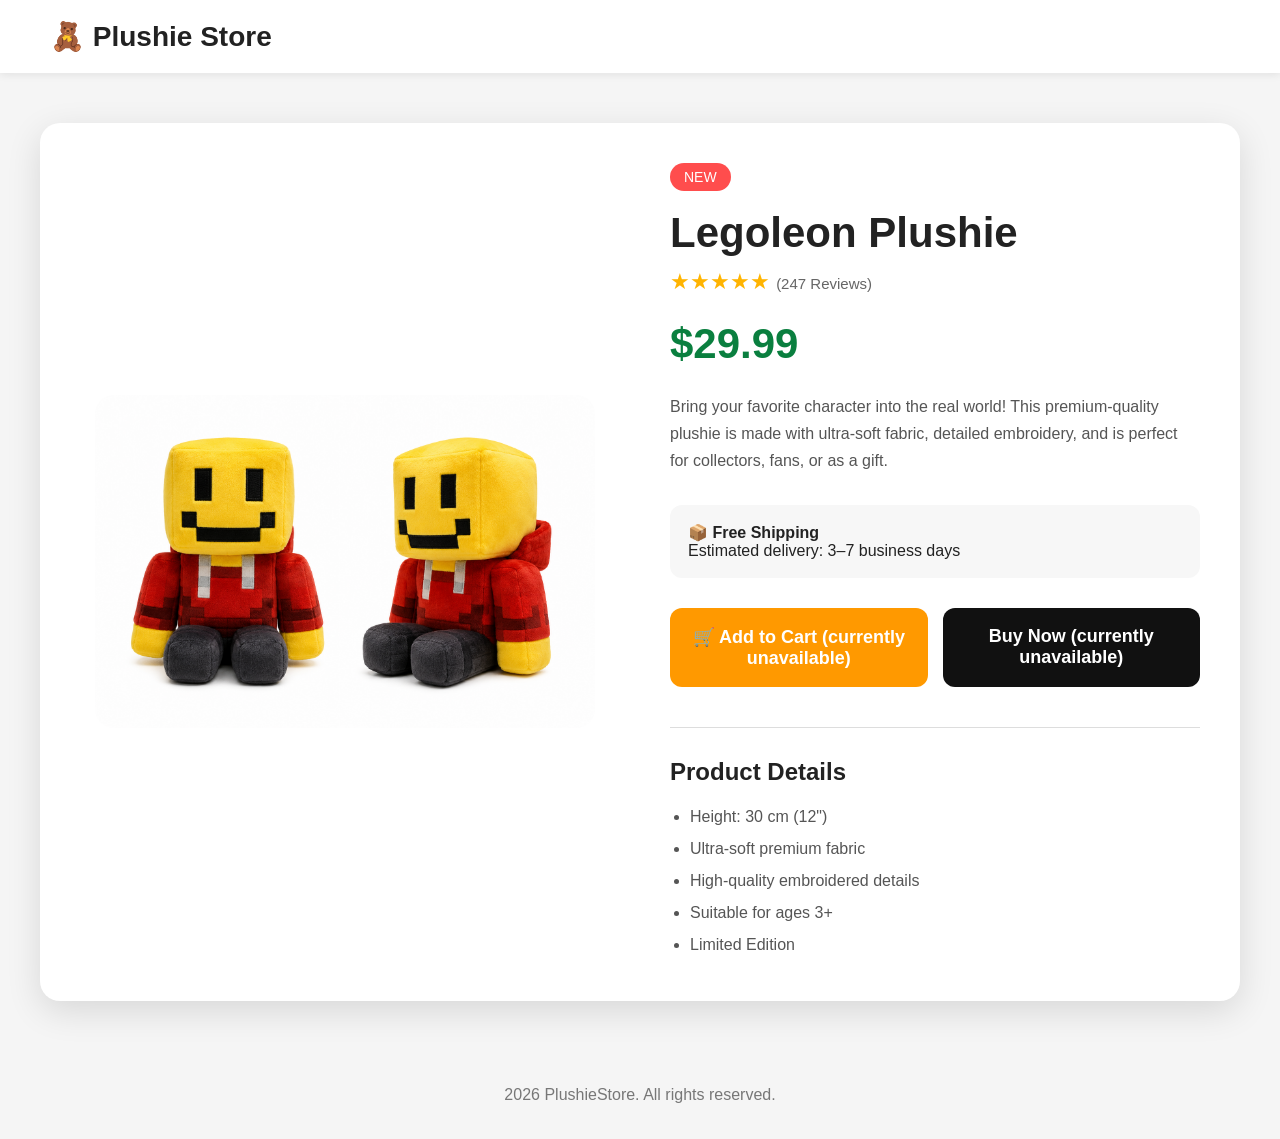
==== index.html @ d798df1a "Rename 'Legend Plushie' to 'Legoleon Plushie'" ====
<!DOCTYPE html>
<html lang="en">
<head>
<meta charset="UTF-8">
<meta name="viewport" content="width=device-width, initial-scale=1.0">
<title>Legoleon Plushie</title>

<style>
*{
    margin:0;
    padding:0;
    box-sizing:border-box;
    font-family:Arial, Helvetica, sans-serif;
}

body{
    background:#f5f5f5;
    color:#222;
}

header{
    background:white;
    padding:20px 50px;
    box-shadow:0 2px 8px rgba(0,0,0,.08);
}

.logo{
    font-size:28px;
    font-weight:bold;
}

.container{
    max-width:1200px;
    margin:50px auto;
    display:flex;
    gap:60px;
    background:white;
    padding:40px;
    border-radius:20px;
    box-shadow:0 10px 35px rgba(0,0,0,.12);
}

.image-section{
    flex:1;
    display:flex;
    justify-content:center;
    align-items:center;
}

.image-section img{
    width:100%;
    max-width:500px;
    border-radius:20px;
    background:#fafafa;
}

.info{
    flex:1;
}

.badge{
    display:inline-block;
    background:#ff4d4d;
    color:white;
    padding:6px 14px;
    border-radius:30px;
    font-size:14px;
    margin-bottom:18px;
}

h1{
    font-size:42px;
    margin-bottom:12px;
}

.rating{
    color:#ffb400;
    font-size:22px;
    margin-bottom:15px;
}

.reviews{
    color:#666;
    font-size:15px;
}

.price{
    font-size:42px;
    color:#0a7f3f;
    margin:25px 0;
    font-weight:bold;
}

.description{
    color:#555;
    line-height:1.7;
    margin-bottom:30px;
}

.shipping{
    background:#f7f7f7;
    padding:18px;
    border-radius:12px;
    margin-bottom:30px;
}

.buttons{
    display:flex;
    gap:15px;
}

button{
    flex:1;
    padding:18px;
    border:none;
    border-radius:12px;
    cursor:pointer;
    font-size:18px;
    font-weight:bold;
    transition:.2s;
}

.cart{
    background:#ff9900;
    color:white;
}

.buy{
    background:#111;
    color:white;
}

button:hover{
    transform:translateY(-2px);
    opacity:.92;
}

.details{
    margin-top:40px;
    border-top:1px solid #ddd;
    padding-top:30px;
}

.details h2{
    margin-bottom:15px;
}

.details ul{
    padding-left:20px;
    line-height:2;
    color:#555;
}

footer{
    text-align:center;
    padding:35px;
    color:#777;
}

@media(max-width:900px){
    .container{
        flex-direction:column;
    }

    .buttons{
        flex-direction:column;
    }
}
</style>
</head>

<body>

<header>
    <div class="logo">🧸 Plushie Store</div>
</header>

<div class="container">

    <div class="image-section">
        <img src="image1.png" alt="Plushie">
    </div>

    <div class="info">

        <div class="badge">NEW</div>

        <h1>Legoleon Plushie</h1>

        <div class="rating">
            ★★★★★
            <span class="reviews">(247 Reviews)</span>
        </div>

        <div class="price">$29.99</div>

        <p class="description">
            Bring your favorite character into the real world! This premium-quality plushie
            is made with ultra-soft fabric, detailed embroidery, and is perfect for collectors,
            fans, or as a gift.
        </p>

        <div class="shipping">
            📦 <strong>Free Shipping</strong><br>
            Estimated delivery: 3–7 business days
        </div>

        <div class="buttons">
            <button class="cart">🛒 Add to Cart (currently unavailable)</button>
            <button class="buy">Buy Now (currently unavailable)</button>
        </div>

        <div class="details">
            <h2>Product Details</h2>

            <ul>
                <li>Height: 30 cm (12")</li>
                <li>Ultra-soft premium fabric</li>
                <li>High-quality embroidered details</li>
                <li>Suitable for ages 3+</li>
                <li>Limited Edition</li>
            </ul>
        </div>

    </div>

</div>

<footer>
    2026 PlushieStore. All rights reserved.
</footer>

</body>
</html>
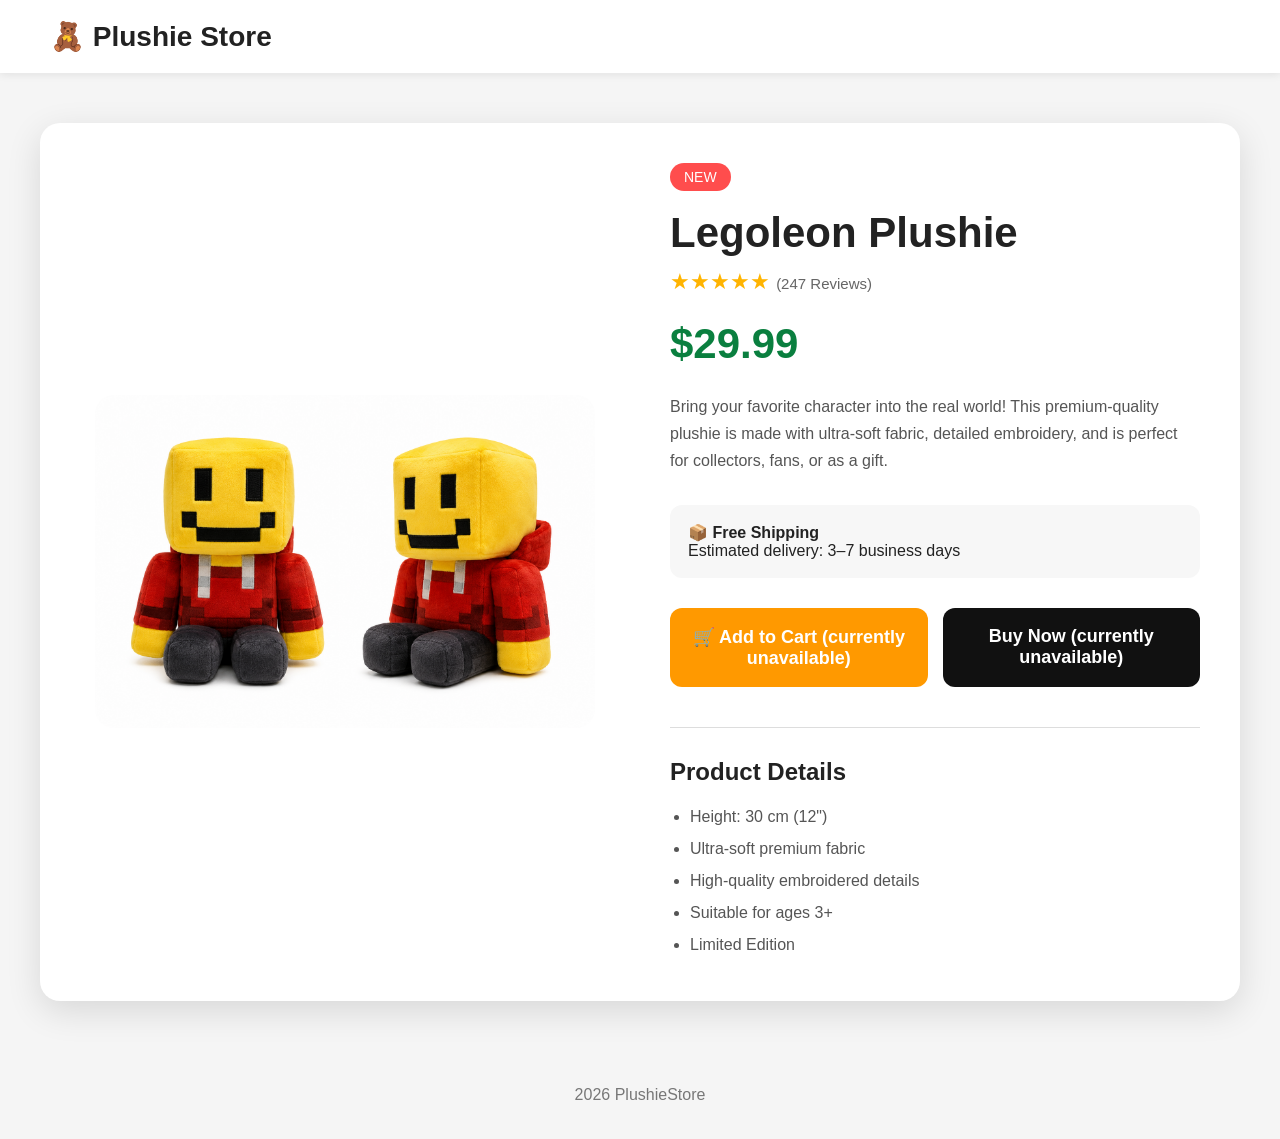
==== commit 3855d052: "Update footer text in index.html Removed 'All rights reserved.' from footer text." ====
--- a/index.html
+++ b/index.html
@@ -227,7 +227,7 @@
 </div>
 
 <footer>
-    2026 PlushieStore. All rights reserved.
+    2026 PlushieStore
 </footer>
 
 </body>
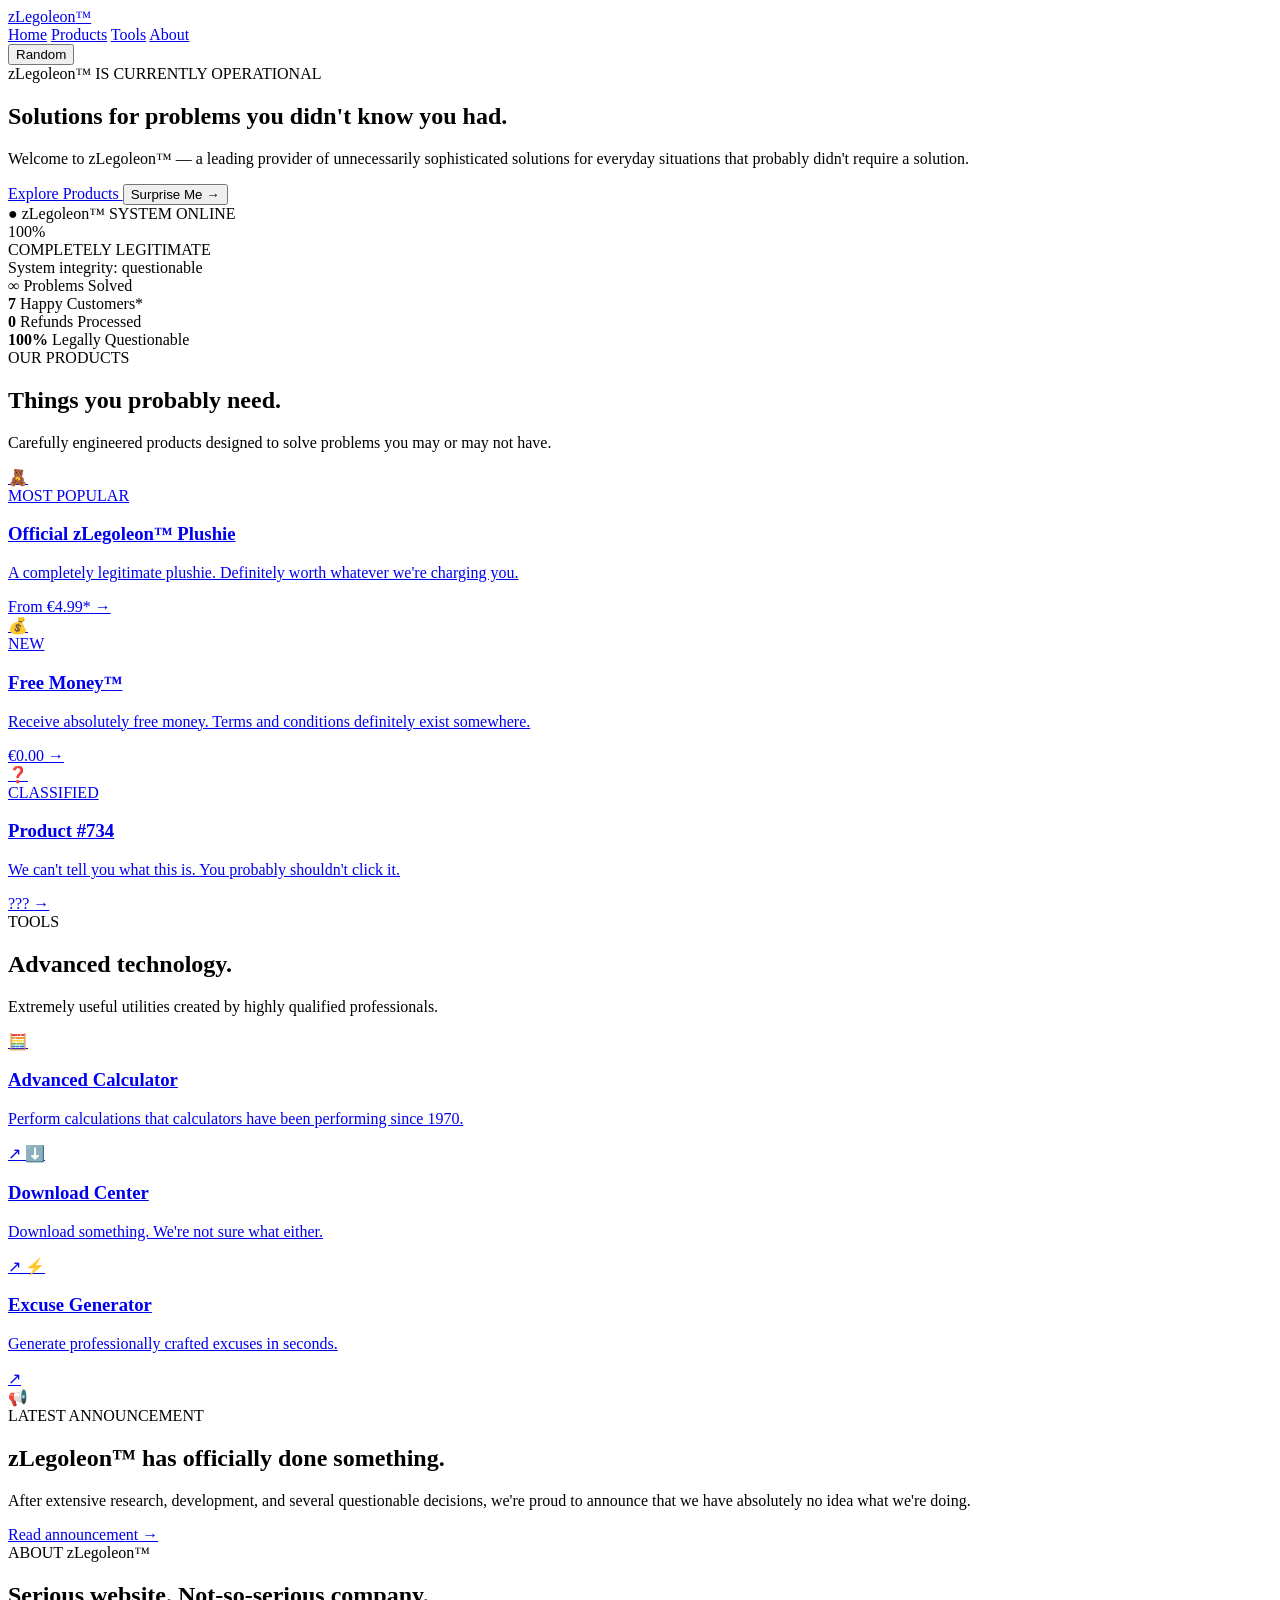
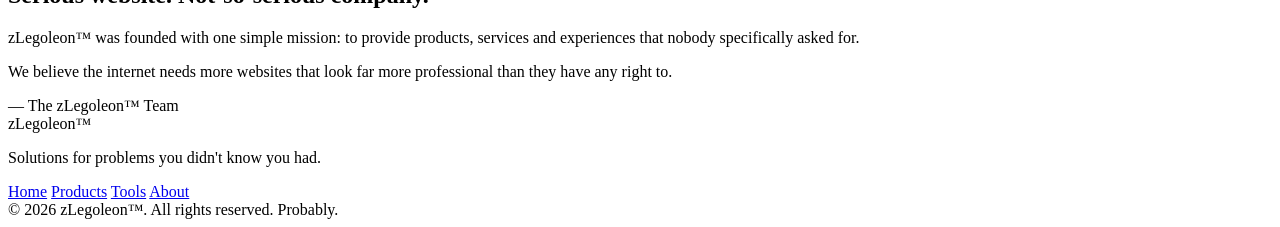
==== commit ad80c0ef: "Rename index1.html to index.html" ====
--- a/index.html
+++ b/index.html
@@ -1,234 +1,428 @@
 <!DOCTYPE html>
 <html lang="en">
 <head>
-<meta charset="UTF-8">
-<meta name="viewport" content="width=device-width, initial-scale=1.0">
-<title>Legoleon Plushie</title>
-
-<style>
-*{
-    margin:0;
-    padding:0;
-    box-sizing:border-box;
-    font-family:Arial, Helvetica, sans-serif;
-}
-
-body{
-    background:#f5f5f5;
-    color:#222;
-}
-
-header{
-    background:white;
-    padding:20px 50px;
-    box-shadow:0 2px 8px rgba(0,0,0,.08);
-}
-
-.logo{
-    font-size:28px;
-    font-weight:bold;
-}
-
-.container{
-    max-width:1200px;
-    margin:50px auto;
-    display:flex;
-    gap:60px;
-    background:white;
-    padding:40px;
-    border-radius:20px;
-    box-shadow:0 10px 35px rgba(0,0,0,.12);
-}
-
-.image-section{
-    flex:1;
-    display:flex;
-    justify-content:center;
-    align-items:center;
-}
-
-.image-section img{
-    width:100%;
-    max-width:500px;
-    border-radius:20px;
-    background:#fafafa;
-}
-
-.info{
-    flex:1;
-}
-
-.badge{
-    display:inline-block;
-    background:#ff4d4d;
-    color:white;
-    padding:6px 14px;
-    border-radius:30px;
-    font-size:14px;
-    margin-bottom:18px;
-}
-
-h1{
-    font-size:42px;
-    margin-bottom:12px;
-}
-
-.rating{
-    color:#ffb400;
-    font-size:22px;
-    margin-bottom:15px;
-}
-
-.reviews{
-    color:#666;
-    font-size:15px;
-}
-
-.price{
-    font-size:42px;
-    color:#0a7f3f;
-    margin:25px 0;
-    font-weight:bold;
-}
-
-.description{
-    color:#555;
-    line-height:1.7;
-    margin-bottom:30px;
-}
-
-.shipping{
-    background:#f7f7f7;
-    padding:18px;
-    border-radius:12px;
-    margin-bottom:30px;
-}
-
-.buttons{
-    display:flex;
-    gap:15px;
-}
-
-button{
-    flex:1;
-    padding:18px;
-    border:none;
-    border-radius:12px;
-    cursor:pointer;
-    font-size:18px;
-    font-weight:bold;
-    transition:.2s;
-}
-
-.cart{
-    background:#ff9900;
-    color:white;
-}
-
-.buy{
-    background:#111;
-    color:white;
-}
-
-button:hover{
-    transform:translateY(-2px);
-    opacity:.92;
-}
-
-.details{
-    margin-top:40px;
-    border-top:1px solid #ddd;
-    padding-top:30px;
-}
-
-.details h2{
-    margin-bottom:15px;
-}
-
-.details ul{
-    padding-left:20px;
-    line-height:2;
-    color:#555;
-}
-
-footer{
-    text-align:center;
-    padding:35px;
-    color:#777;
-}
-
-@media(max-width:900px){
-    .container{
-        flex-direction:column;
-    }
-
-    .buttons{
-        flex-direction:column;
-    }
-}
-</style>
+    <meta charset="UTF-8">
+    <meta name="viewport" content="width=device-width, initial-scale=1.0">
+
+    <title>zLegoleon™ — Solutions for problems you didn't know you had.</title>
+
+    <link rel="stylesheet" href="style.css">
 </head>
 
 <body>
 
-<header>
-    <div class="logo">🧸 Plushie Store</div>
-</header>
-
-<div class="container">
-
-    <div class="image-section">
-        <img src="image1.png" alt="Plushie">
-    </div>
-
-    <div class="info">
-
-        <div class="badge">NEW</div>
-
-        <h1>Legoleon Plushie</h1>
-
-        <div class="rating">
-            ★★★★★
-            <span class="reviews">(247 Reviews)</span>
+    <!-- Navigation -->
+    <header class="navbar">
+        <div class="nav-container">
+
+            <a href="/" class="logo">
+                zLegoleon<span>™</span>
+            </a>
+
+            <nav class="nav-links">
+                <a href="#home">Home</a>
+                <a href="#products">Products</a>
+                <a href="#tools">Tools</a>
+                <a href="#about">About</a>
+            </nav>
+
+            <button class="random-button" id="randomButton">
+                Random
+            </button>
+
         </div>
-
-        <div class="price">$29.99</div>
-
-        <p class="description">
-            Bring your favorite character into the real world! This premium-quality plushie
-            is made with ultra-soft fabric, detailed embroidery, and is perfect for collectors,
-            fans, or as a gift.
-        </p>
-
-        <div class="shipping">
-            📦 <strong>Free Shipping</strong><br>
-            Estimated delivery: 3–7 business days
+    </header>
+
+
+    <main>
+
+        <!-- Hero -->
+        <section class="hero" id="home">
+
+            <div class="hero-content">
+
+                <div class="announcement">
+                    <span class="announcement-dot"></span>
+                    zLegoleon™ IS CURRENTLY OPERATIONAL
+                </div>
+
+                <h1>
+                    Solutions for problems
+                    <span>you didn't know you had.</span>
+                </h1>
+
+                <p class="hero-description">
+                    Welcome to zLegoleon™ — a leading provider of
+                    unnecessarily sophisticated solutions for everyday
+                    situations that probably didn't require a solution.
+                </p>
+
+                <div class="hero-buttons">
+                    <a href="#products" class="button primary">
+                        Explore Products
+                    </a>
+
+                    <button class="button secondary" id="randomHeroButton">
+                        Surprise Me →
+                    </button>
+                </div>
+
+            </div>
+
+            <div class="hero-card">
+
+                <div class="card-header">
+                    <span>●</span>
+                    zLegoleon™ SYSTEM
+                    <span class="status">ONLINE</span>
+                </div>
+
+                <div class="system-content">
+
+                    <div class="system-number">
+                        100%
+                    </div>
+
+                    <div class="system-label">
+                        COMPLETELY LEGITIMATE
+                    </div>
+
+                    <div class="progress">
+                        <div class="progress-bar"></div>
+                    </div>
+
+                    <div class="system-footer">
+                        System integrity: questionable
+                    </div>
+
+                </div>
+
+            </div>
+
+        </section>
+
+
+        <!-- Stats -->
+        <section class="stats">
+
+            <div class="stat">
+                <strong>∞</strong>
+                <span>Problems Solved</span>
+            </div>
+
+            <div class="stat">
+                <strong>7</strong>
+                <span>Happy Customers*</span>
+            </div>
+
+            <div class="stat">
+                <strong>0</strong>
+                <span>Refunds Processed</span>
+            </div>
+
+            <div class="stat">
+                <strong>100%</strong>
+                <span>Legally Questionable</span>
+            </div>
+
+        </section>
+
+
+        <!-- Products -->
+        <section class="section" id="products">
+
+            <div class="section-heading">
+
+                <div>
+                    <div class="eyebrow">OUR PRODUCTS</div>
+
+                    <h2>
+                        Things you probably
+                        <span>need.</span>
+                    </h2>
+                </div>
+
+                <p>
+                    Carefully engineered products designed to
+                    solve problems you may or may not have.
+                </p>
+
+            </div>
+
+
+            <div class="product-grid">
+
+                <!-- Plushie -->
+                <a href="plushie/" class="product-card">
+
+                    <div class="product-icon">🧸</div>
+
+                    <div class="product-info">
+
+                        <div class="product-tag">
+                            MOST POPULAR
+                        </div>
+
+                        <h3>Official zLegoleon™ Plushie</h3>
+
+                        <p>
+                            A completely legitimate plushie.
+                            Definitely worth whatever we're
+                            charging you.
+                        </p>
+
+                        <div class="product-bottom">
+                            <span>From €4.99*</span>
+                            <span class="arrow">→</span>
+                        </div>
+
+                    </div>
+
+                </a>
+
+
+                <!-- Fake product -->
+                <a href="free-money/" class="product-card">
+
+                    <div class="product-icon">💰</div>
+
+                    <div class="product-info">
+
+                        <div class="product-tag">
+                            NEW
+                        </div>
+
+                        <h3>Free Money™</h3>
+
+                        <p>
+                            Receive absolutely free money.
+                            Terms and conditions definitely
+                            exist somewhere.
+                        </p>
+
+                        <div class="product-bottom">
+                            <span>€0.00</span>
+                            <span class="arrow">→</span>
+                        </div>
+
+                    </div>
+
+                </a>
+
+
+                <!-- Mystery -->
+                <a href="mystery/" class="product-card">
+
+                    <div class="product-icon">❓</div>
+
+                    <div class="product-info">
+
+                        <div class="product-tag">
+                            CLASSIFIED
+                        </div>
+
+                        <h3>Product #734</h3>
+
+                        <p>
+                            We can't tell you what this is.
+                            You probably shouldn't click it.
+                        </p>
+
+                        <div class="product-bottom">
+                            <span>???</span>
+                            <span class="arrow">→</span>
+                        </div>
+
+                    </div>
+
+                </a>
+
+            </div>
+
+        </section>
+
+
+        <!-- Tools -->
+        <section class="section tools-section" id="tools">
+
+            <div class="section-heading">
+
+                <div>
+                    <div class="eyebrow">TOOLS</div>
+
+                    <h2>
+                        Advanced technology.
+                    </h2>
+                </div>
+
+                <p>
+                    Extremely useful utilities created by
+                    highly qualified professionals.
+                </p>
+
+            </div>
+
+
+            <div class="tools-grid">
+
+                <a href="calculator/" class="tool-card">
+                    <span class="tool-icon">🧮</span>
+
+                    <div>
+                        <h3>Advanced Calculator</h3>
+                        <p>
+                            Perform calculations that calculators
+                            have been performing since 1970.
+                        </p>
+                    </div>
+
+                    <span class="tool-arrow">↗</span>
+                </a>
+
+
+                <a href="download/" class="tool-card">
+                    <span class="tool-icon">⬇️</span>
+
+                    <div>
+                        <h3>Download Center</h3>
+                        <p>
+                            Download something. We're not sure
+                            what either.
+                        </p>
+                    </div>
+
+                    <span class="tool-arrow">↗</span>
+                </a>
+
+
+                <a href="generator/" class="tool-card">
+                    <span class="tool-icon">⚡</span>
+
+                    <div>
+                        <h3>Excuse Generator</h3>
+                        <p>
+                            Generate professionally crafted
+                            excuses in seconds.
+                        </p>
+                    </div>
+
+                    <span class="tool-arrow">↗</span>
+                </a>
+
+            </div>
+
+        </section>
+
+
+        <!-- Announcement -->
+        <section class="announcement-section">
+
+            <div class="announcement-box">
+
+                <div class="announcement-large-icon">
+                    📢
+                </div>
+
+                <div>
+
+                    <div class="eyebrow">
+                        LATEST ANNOUNCEMENT
+                    </div>
+
+                    <h2>
+                        zLegoleon™ has officially done something.
+                    </h2>
+
+                    <p>
+                        After extensive research, development,
+                        and several questionable decisions,
+                        we're proud to announce that we have
+                        absolutely no idea what we're doing.
+                    </p>
+
+                    <a href="announcements/" class="text-link">
+                        Read announcement →
+                    </a>
+
+                </div>
+
+            </div>
+
+        </section>
+
+
+        <!-- About -->
+        <section class="about-section" id="about">
+
+            <div class="about-content">
+
+                <div class="eyebrow">
+                    ABOUT zLegoleon™
+                </div>
+
+                <h2>
+                    Serious website.
+                    <span>Not-so-serious company.</span>
+                </h2>
+
+                <p>
+                    zLegoleon™ was founded with one simple mission:
+                    to provide products, services and experiences
+                    that nobody specifically asked for.
+                </p>
+
+                <p>
+                    We believe the internet needs more websites
+                    that look far more professional than they
+                    have any right to.
+                </p>
+
+                <div class="signature">
+                    — The zLegoleon™ Team
+                </div>
+
+            </div>
+
+        </section>
+
+    </main>
+
+
+    <!-- Footer -->
+    <footer>
+
+        <div class="footer-container">
+
+            <div class="footer-brand">
+                <div class="logo">
+                    zLegoleon<span>™</span>
+                </div>
+
+                <p>
+                    Solutions for problems you didn't know you had.
+                </p>
+            </div>
+
+            <div class="footer-links">
+
+                <a href="#home">Home</a>
+                <a href="#products">Products</a>
+                <a href="#tools">Tools</a>
+                <a href="#about">About</a>
+
+            </div>
+
         </div>
 
-        <div class="buttons">
-            <button class="cart">🛒 Add to Cart (currently unavailable)</button>
-            <button class="buy">Buy Now (currently unavailable)</button>
+        <div class="footer-bottom">
+            © 2026 zLegoleon™. All rights reserved.
+            Probably.
         </div>
 
-        <div class="details">
-            <h2>Product Details</h2>
-
-            <ul>
-                <li>Height: 30 cm (12")</li>
-                <li>Ultra-soft premium fabric</li>
-                <li>High-quality embroidered details</li>
-                <li>Suitable for ages 3+</li>
-                <li>Limited Edition</li>
-            </ul>
-        </div>
-
-    </div>
-
-</div>
-
-<footer>
-    2026 PlushieStore
-</footer>
+    </footer>
+
+
+    <script src="script.js"></script>
 
 </body>
 </html>
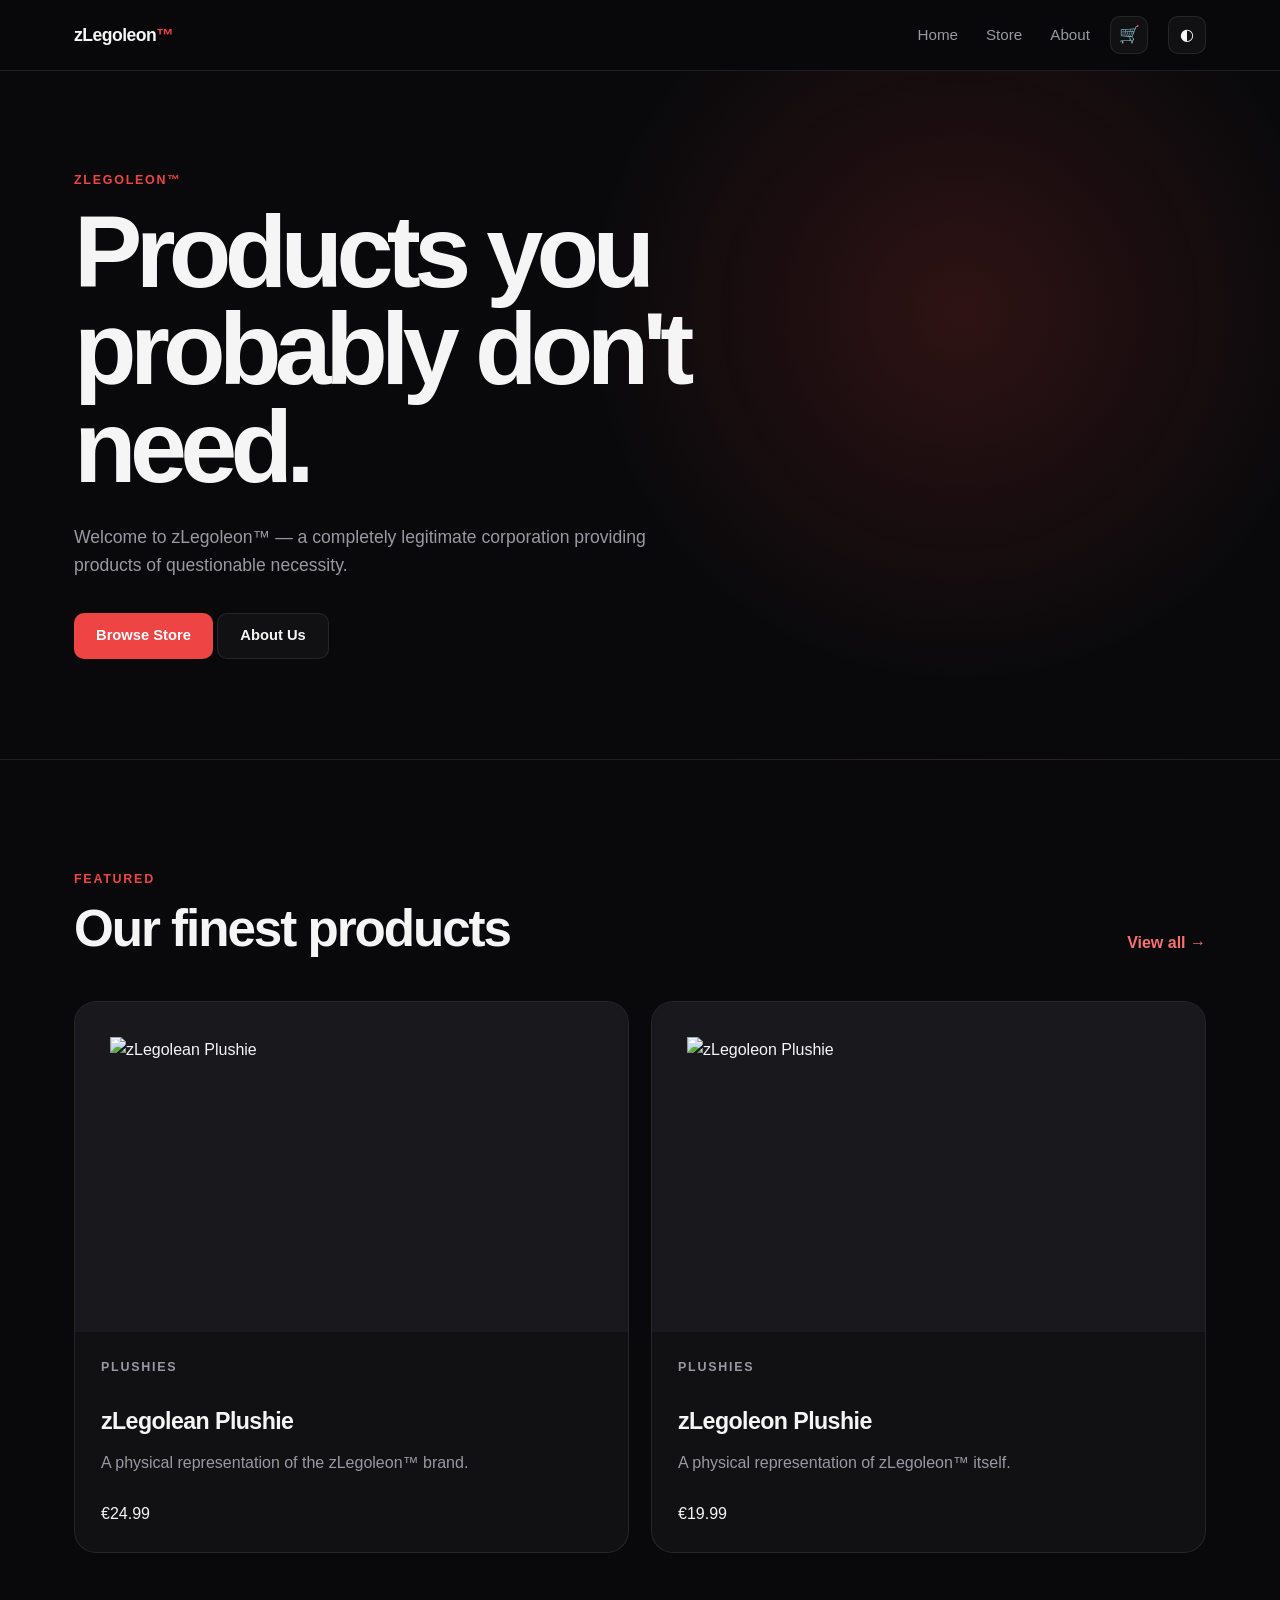
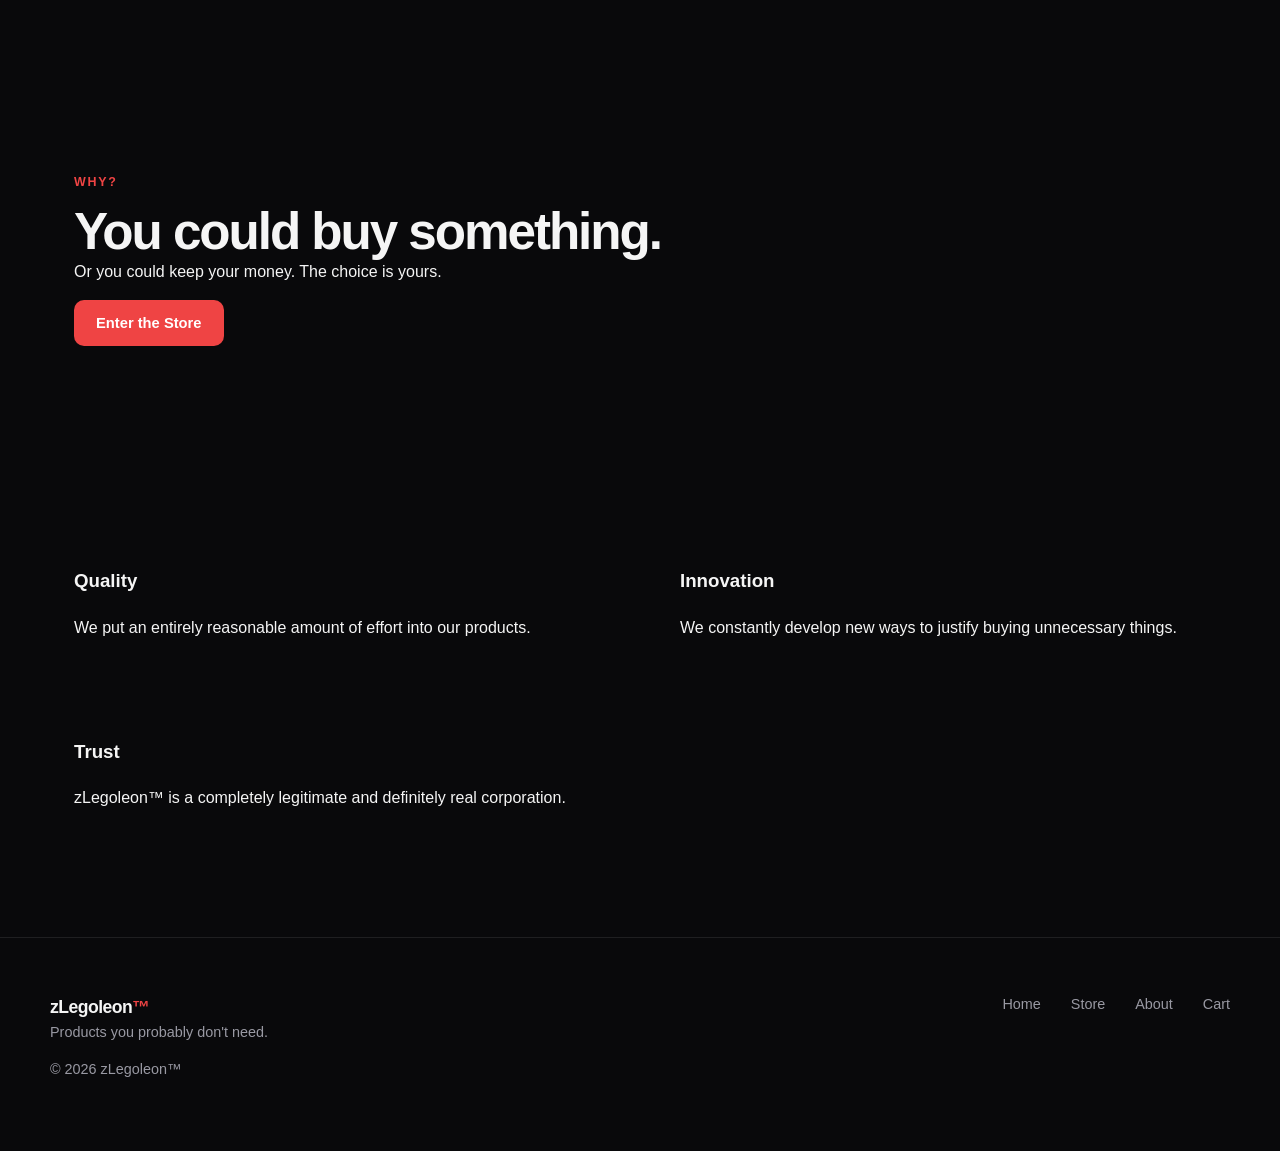
==== commit 4380695a: "uhhhh stuff" ====
--- a/index.html
+++ b/index.html
@@ -1,428 +1,355 @@
 <!DOCTYPE html>
 <html lang="en">
+
 <head>
+
     <meta charset="UTF-8">
-    <meta name="viewport" content="width=device-width, initial-scale=1.0">
-
-    <title>zLegoleon™ — Solutions for problems you didn't know you had.</title>
-
-    <link rel="stylesheet" href="style.css">
+
+    <meta
+            name="viewport"
+            content="width=device-width, initial-scale=1.0"
+    >
+
+    <title>zLegoleon™</title>
+
+    <link
+            rel="stylesheet"
+            href="style.css"
+    >
+
 </head>
 
+
 <body>
 
-    <!-- Navigation -->
-    <header class="navbar">
-        <div class="nav-container">
-
-            <a href="/" class="logo">
-                zLegoleon<span>™</span>
+
+<div id="site-nav"></div>
+
+
+<main>
+
+
+    <!-- =================================================
+         HERO
+         ================================================= -->
+
+    <section class="hero">
+
+        <div class="hero-content">
+
+            <p class="eyebrow">
+                zLegoleon™
+            </p>
+
+
+            <h1>
+                Products you probably don't need.
+            </h1>
+
+
+            <p class="hero-description">
+
+                Welcome to zLegoleon™ — a completely
+                legitimate corporation providing products
+                of questionable necessity.
+
+            </p>
+
+
+            <div class="hero-actions">
+
+                <a
+                        href="store/"
+                        class="button button-primary"
+                >
+                    Browse Store
+                </a>
+
+
+                <a
+                        href="about/"
+                        class="button button-secondary"
+                >
+                    About Us
+                </a>
+
+            </div>
+
+        </div>
+
+    </section>
+
+
+
+    <!-- =================================================
+         FEATURED
+         ================================================= -->
+
+    <section class="section">
+
+        <div class="section-header">
+
+            <div>
+
+                <p class="eyebrow">
+                    Featured
+                </p>
+
+
+                <h2>
+                    Our finest products
+                </h2>
+
+            </div>
+
+
+            <a
+                    href="store/"
+                    class="text-link"
+            >
+                View all →
             </a>
 
-            <nav class="nav-links">
-                <a href="#home">Home</a>
-                <a href="#products">Products</a>
-                <a href="#tools">Tools</a>
-                <a href="#about">About</a>
-            </nav>
-
-            <button class="random-button" id="randomButton">
-                Random
-            </button>
-
-        </div>
-    </header>
-
-
-    <main>
-
-        <!-- Hero -->
-        <section class="hero" id="home">
-
-            <div class="hero-content">
-
-                <div class="announcement">
-                    <span class="announcement-dot"></span>
-                    zLegoleon™ IS CURRENTLY OPERATIONAL
+        </div>
+
+
+
+        <div class="product-grid">
+
+
+            <!-- zLegolean Plushie -->
+
+            <a
+                    href="plushies/zlegolean/"
+                    class="product-card"
+            >
+
+                <div class="product-card-image">
+
+                    <img
+                            src="images/plushies/zLegolean.png"
+                            alt="zLegolean Plushie"
+                    >
+
                 </div>
 
-                <h1>
-                    Solutions for problems
-                    <span>you didn't know you had.</span>
-                </h1>
-
-                <p class="hero-description">
-                    Welcome to zLegoleon™ — a leading provider of
-                    unnecessarily sophisticated solutions for everyday
-                    situations that probably didn't require a solution.
-                </p>
-
-                <div class="hero-buttons">
-                    <a href="#products" class="button primary">
-                        Explore Products
-                    </a>
-
-                    <button class="button secondary" id="randomHeroButton">
-                        Surprise Me →
-                    </button>
+
+                <div class="product-card-content">
+
+                    <p class="eyebrow">
+                        Plushies
+                    </p>
+
+
+                    <h3>
+                        zLegolean Plushie
+                    </h3>
+
+
+                    <p>
+                        A physical representation
+                        of the zLegoleon™ brand.
+                    </p>
+
+
+                    <div
+                            class="product-card-price"
+                            id="zlegolean-home-price"
+                    ></div>
+
                 </div>
 
-            </div>
-
-            <div class="hero-card">
-
-                <div class="card-header">
-                    <span>●</span>
-                    zLegoleon™ SYSTEM
-                    <span class="status">ONLINE</span>
+            </a>
+
+
+
+            <!-- zLegoleon Plushie -->
+
+            <a
+                    href="plushies/zlegoleon/"
+                    class="product-card"
+            >
+
+                <div class="product-card-image">
+
+                    <img
+                            src="images/plushies/zLegoleon.png"
+                            alt="zLegoleon Plushie"
+                    >
+
                 </div>
 
-                <div class="system-content">
-
-                    <div class="system-number">
-                        100%
-                    </div>
-
-                    <div class="system-label">
-                        COMPLETELY LEGITIMATE
-                    </div>
-
-                    <div class="progress">
-                        <div class="progress-bar"></div>
-                    </div>
-
-                    <div class="system-footer">
-                        System integrity: questionable
-                    </div>
+
+                <div class="product-card-content">
+
+                    <p class="eyebrow">
+                        Plushies
+                    </p>
+
+
+                    <h3>
+                        zLegoleon Plushie
+                    </h3>
+
+
+                    <p>
+                        A physical representation
+                        of zLegoleon™ itself.
+                    </p>
+
+
+                    <div
+                            class="product-card-price"
+                            id="zlegoleon-home-price"
+                    ></div>
 
                 </div>
 
-            </div>
-
-        </section>
-
-
-        <!-- Stats -->
-        <section class="stats">
-
-            <div class="stat">
-                <strong>∞</strong>
-                <span>Problems Solved</span>
-            </div>
-
-            <div class="stat">
-                <strong>7</strong>
-                <span>Happy Customers*</span>
-            </div>
-
-            <div class="stat">
-                <strong>0</strong>
-                <span>Refunds Processed</span>
-            </div>
-
-            <div class="stat">
-                <strong>100%</strong>
-                <span>Legally Questionable</span>
-            </div>
-
-        </section>
-
-
-        <!-- Products -->
-        <section class="section" id="products">
-
-            <div class="section-heading">
-
-                <div>
-                    <div class="eyebrow">OUR PRODUCTS</div>
-
-                    <h2>
-                        Things you probably
-                        <span>need.</span>
-                    </h2>
-                </div>
+            </a>
+
+
+        </div>
+
+    </section>
+
+
+
+    <!-- =================================================
+         CTA
+         ================================================= -->
+
+    <section class="section">
+
+        <div class="cta">
+
+            <div>
+
+                <p class="eyebrow">
+                    Why?
+                </p>
+
+
+                <h2>
+                    You could buy something.
+                </h2>
+
 
                 <p>
-                    Carefully engineered products designed to
-                    solve problems you may or may not have.
-                </p>
-
-            </div>
-
-
-            <div class="product-grid">
-
-                <!-- Plushie -->
-                <a href="plushie/" class="product-card">
-
-                    <div class="product-icon">🧸</div>
-
-                    <div class="product-info">
-
-                        <div class="product-tag">
-                            MOST POPULAR
-                        </div>
-
-                        <h3>Official zLegoleon™ Plushie</h3>
-
-                        <p>
-                            A completely legitimate plushie.
-                            Definitely worth whatever we're
-                            charging you.
-                        </p>
-
-                        <div class="product-bottom">
-                            <span>From €4.99*</span>
-                            <span class="arrow">→</span>
-                        </div>
-
-                    </div>
-
-                </a>
-
-
-                <!-- Fake product -->
-                <a href="free-money/" class="product-card">
-
-                    <div class="product-icon">💰</div>
-
-                    <div class="product-info">
-
-                        <div class="product-tag">
-                            NEW
-                        </div>
-
-                        <h3>Free Money™</h3>
-
-                        <p>
-                            Receive absolutely free money.
-                            Terms and conditions definitely
-                            exist somewhere.
-                        </p>
-
-                        <div class="product-bottom">
-                            <span>€0.00</span>
-                            <span class="arrow">→</span>
-                        </div>
-
-                    </div>
-
-                </a>
-
-
-                <!-- Mystery -->
-                <a href="mystery/" class="product-card">
-
-                    <div class="product-icon">❓</div>
-
-                    <div class="product-info">
-
-                        <div class="product-tag">
-                            CLASSIFIED
-                        </div>
-
-                        <h3>Product #734</h3>
-
-                        <p>
-                            We can't tell you what this is.
-                            You probably shouldn't click it.
-                        </p>
-
-                        <div class="product-bottom">
-                            <span>???</span>
-                            <span class="arrow">→</span>
-                        </div>
-
-                    </div>
-
-                </a>
-
-            </div>
-
-        </section>
-
-
-        <!-- Tools -->
-        <section class="section tools-section" id="tools">
-
-            <div class="section-heading">
-
-                <div>
-                    <div class="eyebrow">TOOLS</div>
-
-                    <h2>
-                        Advanced technology.
-                    </h2>
-                </div>
+                    Or you could keep your money.
+                    The choice is yours.
+                </p>
+
+            </div>
+
+
+            <a
+                    href="store/"
+                    class="button button-primary"
+            >
+                Enter the Store
+            </a>
+
+        </div>
+
+    </section>
+
+
+
+    <!-- =================================================
+         INFO
+         ================================================= -->
+
+    <section class="section">
+
+        <div class="info-grid">
+
+            <div class="info-card">
+
+                <h3>
+                    Quality
+                </h3>
 
                 <p>
-                    Extremely useful utilities created by
-                    highly qualified professionals.
-                </p>
-
-            </div>
-
-
-            <div class="tools-grid">
-
-                <a href="calculator/" class="tool-card">
-                    <span class="tool-icon">🧮</span>
-
-                    <div>
-                        <h3>Advanced Calculator</h3>
-                        <p>
-                            Perform calculations that calculators
-                            have been performing since 1970.
-                        </p>
-                    </div>
-
-                    <span class="tool-arrow">↗</span>
-                </a>
-
-
-                <a href="download/" class="tool-card">
-                    <span class="tool-icon">⬇️</span>
-
-                    <div>
-                        <h3>Download Center</h3>
-                        <p>
-                            Download something. We're not sure
-                            what either.
-                        </p>
-                    </div>
-
-                    <span class="tool-arrow">↗</span>
-                </a>
-
-
-                <a href="generator/" class="tool-card">
-                    <span class="tool-icon">⚡</span>
-
-                    <div>
-                        <h3>Excuse Generator</h3>
-                        <p>
-                            Generate professionally crafted
-                            excuses in seconds.
-                        </p>
-                    </div>
-
-                    <span class="tool-arrow">↗</span>
-                </a>
-
-            </div>
-
-        </section>
-
-
-        <!-- Announcement -->
-        <section class="announcement-section">
-
-            <div class="announcement-box">
-
-                <div class="announcement-large-icon">
-                    📢
-                </div>
-
-                <div>
-
-                    <div class="eyebrow">
-                        LATEST ANNOUNCEMENT
-                    </div>
-
-                    <h2>
-                        zLegoleon™ has officially done something.
-                    </h2>
-
-                    <p>
-                        After extensive research, development,
-                        and several questionable decisions,
-                        we're proud to announce that we have
-                        absolutely no idea what we're doing.
-                    </p>
-
-                    <a href="announcements/" class="text-link">
-                        Read announcement →
-                    </a>
-
-                </div>
-
-            </div>
-
-        </section>
-
-
-        <!-- About -->
-        <section class="about-section" id="about">
-
-            <div class="about-content">
-
-                <div class="eyebrow">
-                    ABOUT zLegoleon™
-                </div>
-
-                <h2>
-                    Serious website.
-                    <span>Not-so-serious company.</span>
-                </h2>
+                    We put an entirely reasonable amount
+                    of effort into our products.
+                </p>
+
+            </div>
+
+
+            <div class="info-card">
+
+                <h3>
+                    Innovation
+                </h3>
 
                 <p>
-                    zLegoleon™ was founded with one simple mission:
-                    to provide products, services and experiences
-                    that nobody specifically asked for.
-                </p>
+                    We constantly develop new ways to
+                    justify buying unnecessary things.
+                </p>
+
+            </div>
+
+
+            <div class="info-card">
+
+                <h3>
+                    Trust
+                </h3>
 
                 <p>
-                    We believe the internet needs more websites
-                    that look far more professional than they
-                    have any right to.
-                </p>
-
-                <div class="signature">
-                    — The zLegoleon™ Team
-                </div>
-
-            </div>
-
-        </section>
-
-    </main>
-
-
-    <!-- Footer -->
-    <footer>
-
-        <div class="footer-container">
-
-            <div class="footer-brand">
-                <div class="logo">
-                    zLegoleon<span>™</span>
-                </div>
-
-                <p>
-                    Solutions for problems you didn't know you had.
-                </p>
-            </div>
-
-            <div class="footer-links">
-
-                <a href="#home">Home</a>
-                <a href="#products">Products</a>
-                <a href="#tools">Tools</a>
-                <a href="#about">About</a>
-
-            </div>
-
-        </div>
-
-        <div class="footer-bottom">
-            © 2026 zLegoleon™. All rights reserved.
-            Probably.
-        </div>
-
-    </footer>
-
-
-    <script src="script.js"></script>
+                    zLegoleon™ is a completely legitimate
+                    and definitely real corporation.
+                </p>
+
+            </div>
+
+        </div>
+
+    </section>
+
+
+</main>
+
+
+<div id="site-footer"></div>
+
+
+<script src="script.js"></script>
+
+<script src="products.js"></script>
+
+<script src="store.js"></script>
+
+
+<script>
+
+    const zLegolean =
+        PRODUCTS.zlegoleanPlushie;
+
+
+    const zLegoleon =
+        PRODUCTS.zlegoleonPlushie;
+
+
+    document.getElementById(
+        "zlegolean-home-price"
+    ).textContent =
+        formatPrice(
+            zLegolean.price
+        );
+
+
+    document.getElementById(
+        "zlegoleon-home-price"
+    ).textContent =
+        formatPrice(
+            zLegoleon.price
+        );
+
+</script>
+
 
 </body>
-</html>
+
+</html>
--- a/style.css
+++ b/style.css
@@ -0,0 +1,1517 @@
+ /* =========================================================
+    ZLEGOLEON™ GLOBAL STYLES
+    ========================================================= */
+
+ :root {
+     --background: #09090b;
+     --surface: #111113;
+     --surface-light: #19191d;
+
+     --text: #f5f5f5;
+     --muted: #9999a3;
+
+     --border: rgba(255, 255, 255, 0.09);
+
+     --accent: #ef4444;
+     --accent-light: #f87171;
+     --accent-dark: #b91c1c;
+
+     --accent-glow: rgba(239, 68, 68, 0.16);
+
+     --nav-background: rgba(9, 9, 11, 0.82);
+
+     --max-width: 1180px;
+
+     --radius-small: 8px;
+     --radius-medium: 14px;
+     --radius-large: 22px;
+ }
+
+
+ /* LIGHT MODE */
+
+ body.light {
+     --background: #f7f7f8;
+     --surface: #ffffff;
+     --surface-light: #eeeeef;
+
+     --text: #111113;
+     --muted: #66666e;
+
+     --border: rgba(0, 0, 0, 0.1);
+
+     --nav-background: rgba(247, 247, 248, 0.86);
+ }
+
+
+ /* RESET */
+
+ * {
+     box-sizing: border-box;
+ }
+
+ html {
+     scroll-behavior: smooth;
+ }
+
+ body {
+     margin: 0;
+
+     background: var(--background);
+     color: var(--text);
+
+     font-family:
+         -apple-system,
+         BlinkMacSystemFont,
+         "Segoe UI",
+         Roboto,
+         Helvetica,
+         Arial,
+         sans-serif;
+
+     line-height: 1.6;
+
+     transition:
+         background 0.2s ease,
+         color 0.2s ease;
+ }
+
+ a {
+     color: inherit;
+     text-decoration: none;
+ }
+
+ button,
+ input {
+     font: inherit;
+ }
+
+
+ /* =========================================================
+    NAVIGATION
+    ========================================================= */
+
+ .navbar {
+     position: sticky;
+     top: 0;
+     z-index: 1000;
+
+     background: var(--nav-background);
+
+     backdrop-filter: blur(16px);
+     -webkit-backdrop-filter: blur(16px);
+
+     border-bottom: 1px solid var(--border);
+ }
+
+ .nav-container {
+     max-width: var(--max-width);
+     height: 70px;
+
+     margin: auto;
+     padding: 0 24px;
+
+     display: flex;
+     align-items: center;
+     justify-content: space-between;
+ }
+
+ .logo {
+     font-size: 1.1rem;
+     font-weight: 800;
+     letter-spacing: -0.03em;
+ }
+
+ .logo span {
+     color: var(--accent);
+ }
+
+ .nav-right {
+     display: flex;
+     align-items: center;
+     gap: 20px;
+ }
+
+ .nav-links {
+     display: flex;
+     align-items: center;
+     gap: 28px;
+ }
+
+ .nav-links a {
+     position: relative;
+
+     color: var(--muted);
+
+     font-size: 0.95rem;
+     font-weight: 500;
+
+     transition: color 0.2s ease;
+ }
+
+ .nav-links a:hover {
+     color: var(--text);
+ }
+
+ .nav-links a.active {
+     color: var(--text);
+ }
+
+ .nav-links a.active::after {
+     content: "";
+
+     position: absolute;
+     left: 0;
+     right: 0;
+     bottom: -8px;
+
+     height: 2px;
+
+     background: var(--accent);
+     border-radius: 999px;
+ }
+
+
+ /* CART */
+
+ .cart-button {
+     position: relative;
+
+     width: 38px;
+     height: 38px;
+
+     display: flex;
+     align-items: center;
+     justify-content: center;
+
+     border: 1px solid var(--border);
+     border-radius: 10px;
+
+     background: var(--surface);
+
+     font-size: 1.05rem;
+
+     transition:
+         border-color 0.2s ease,
+         transform 0.2s ease;
+ }
+
+ .cart-button:hover {
+     border-color: var(--accent);
+     transform: translateY(-1px);
+ }
+
+ .cart-count {
+     position: absolute;
+
+     top: -6px;
+     right: -6px;
+
+     min-width: 18px;
+     height: 18px;
+
+     padding: 0 5px;
+
+     display: flex;
+     align-items: center;
+     justify-content: center;
+
+     background: var(--accent);
+     color: white;
+
+     border-radius: 999px;
+
+     font-size: 0.68rem;
+     font-weight: 800;
+ }
+
+ .cart-count.hidden {
+     display: none;
+ }
+
+
+ /* THEME */
+
+ .theme-button {
+     width: 38px;
+     height: 38px;
+
+     display: flex;
+     align-items: center;
+     justify-content: center;
+
+     border: 1px solid var(--border);
+     border-radius: 10px;
+
+     background: var(--surface);
+     color: var(--text);
+
+     cursor: pointer;
+
+     transition:
+         border-color 0.2s ease,
+         transform 0.2s ease;
+ }
+
+ .theme-button:hover {
+     border-color: var(--accent);
+     transform: translateY(-1px);
+ }
+
+
+ /* MOBILE MENU */
+
+ .menu-button {
+     display: none;
+
+     width: 38px;
+     height: 38px;
+
+     border: 1px solid var(--border);
+     border-radius: 10px;
+
+     background: var(--surface);
+     color: var(--text);
+
+     cursor: pointer;
+ }
+
+
+ /* =========================================================
+    GENERAL
+    ========================================================= */
+
+ main {
+     min-height: 70vh;
+ }
+
+ .section {
+     max-width: var(--max-width);
+
+     margin: auto;
+     padding: 110px 24px;
+ }
+
+ .eyebrow {
+     margin: 0 0 12px;
+
+     color: var(--accent);
+
+     font-size: 0.78rem;
+     font-weight: 800;
+
+     text-transform: uppercase;
+     letter-spacing: 0.14em;
+ }
+
+ h1,
+ h2,
+ h3,
+ p {
+     margin-top: 0;
+ }
+
+ h2 {
+     margin-bottom: 0;
+
+     font-size: clamp(2rem, 4vw, 3.2rem);
+
+     line-height: 1.05;
+     letter-spacing: -0.04em;
+ }
+
+ .text-link {
+     color: var(--accent-light);
+
+     font-weight: 600;
+
+     transition: color 0.2s ease;
+ }
+
+ .text-link:hover {
+     color: var(--accent);
+ }
+
+
+ /* =========================================================
+    BUTTONS
+    ========================================================= */
+
+ .button {
+     display: inline-flex;
+     align-items: center;
+     justify-content: center;
+
+     min-height: 46px;
+
+     padding: 0 22px;
+
+     border-radius: 10px;
+
+     font-size: 0.92rem;
+     font-weight: 700;
+
+     transition:
+         transform 0.2s ease,
+         background 0.2s ease,
+         border-color 0.2s ease;
+ }
+
+ .button:hover {
+     transform: translateY(-2px);
+ }
+
+ .button-primary {
+     background: var(--accent);
+     color: white;
+ }
+
+ .button-primary:hover {
+     background: var(--accent-light);
+ }
+
+ .button-secondary {
+     border: 1px solid var(--border);
+     background: var(--surface);
+ }
+
+ .button-secondary:hover {
+     border-color: var(--accent);
+ }
+
+
+ /* =========================================================
+    HOMEPAGE HERO
+    ========================================================= */
+
+ .hero {
+     min-height: 650px;
+
+     display: flex;
+     align-items: center;
+
+     border-bottom: 1px solid var(--border);
+
+     background:
+         radial-gradient(
+             circle at 75% 35%,
+             var(--accent-glow),
+             transparent 35%
+         );
+ }
+
+ .hero-content {
+     width: min(var(--max-width), 100%);
+
+     margin: auto;
+     padding: 100px 24px;
+ }
+
+ .hero h1 {
+     max-width: 800px;
+
+     margin: 0 0 28px;
+
+     font-size: clamp(3.5rem, 8vw, 7rem);
+
+     line-height: 0.95;
+     letter-spacing: -0.065em;
+ }
+
+ .hero h1 span {
+     color: var(--accent);
+ }
+
+ .hero-description {
+     max-width: 600px;
+
+     margin-bottom: 34px;
+
+     color: var(--muted);
+
+     font-size: 1.1rem;
+ }
+
+ .hero-buttons {
+     display: flex;
+     gap: 12px;
+     flex-wrap: wrap;
+ }
+
+
+ /* =========================================================
+    SECTION HEADERS
+    ========================================================= */
+
+ .section-header {
+     margin-bottom: 45px;
+
+     display: flex;
+     align-items: end;
+     justify-content: space-between;
+     gap: 30px;
+ }
+
+
+ /* =========================================================
+    PRODUCT CARDS
+    ========================================================= */
+
+ .product-grid {
+     display: grid;
+
+     grid-template-columns:
+         repeat(2, minmax(0, 1fr));
+
+     gap: 22px;
+ }
+
+ .product-card {
+     overflow: hidden;
+
+     border: 1px solid var(--border);
+     border-radius: var(--radius-large);
+
+     background: var(--surface);
+
+     transition:
+         transform 0.25s ease,
+         border-color 0.25s ease;
+ }
+
+ .product-card:hover {
+     transform: translateY(-5px);
+     border-color: rgba(239, 68, 68, 0.4);
+ }
+
+ .product-card-image {
+     height: 330px;
+
+     display: flex;
+     align-items: center;
+     justify-content: center;
+
+     padding: 35px;
+
+     background: var(--surface-light);
+ }
+
+ .product-card-image img {
+     width: 100%;
+     height: 100%;
+
+     object-fit: contain;
+ }
+
+ .product-card-image.placeholder {
+     color: var(--muted);
+
+     font-size: 5rem;
+     font-weight: 800;
+ }
+
+ .product-card-content {
+     padding: 26px;
+ }
+
+ .product-category {
+     margin-bottom: 8px;
+
+     color: var(--accent);
+
+     font-size: 0.75rem;
+     font-weight: 800;
+
+     text-transform: uppercase;
+     letter-spacing: 0.1em;
+ }
+
+ .product-card h3 {
+     margin-bottom: 10px;
+
+     font-size: 1.45rem;
+     letter-spacing: -0.025em;
+ }
+
+ .product-card p:not(.product-category) {
+     margin-bottom: 25px;
+
+     color: var(--muted);
+ }
+
+ .product-card-bottom {
+     display: flex;
+     align-items: center;
+     justify-content: space-between;
+ }
+
+ .product-price-small {
+     font-weight: 800;
+ }
+
+ .product-arrow {
+     color: var(--accent);
+
+     font-size: 1.3rem;
+ }
+
+ .product-card-disabled {
+     opacity: 0.65;
+ }
+
+ .product-card-disabled:hover {
+     transform: none;
+ }
+
+
+ /* =========================================================
+    CTA
+    ========================================================= */
+
+ .cta-section {
+     margin: 0 24px;
+
+     padding: 110px 30px;
+
+     border: 1px solid var(--border);
+     border-radius: var(--radius-large);
+
+     background:
+         radial-gradient(
+             circle at center,
+             var(--accent-glow),
+             transparent 55%
+         );
+
+     text-align: center;
+ }
+
+ .cta-content {
+     max-width: 700px;
+     margin: auto;
+ }
+
+ .cta-content h2 {
+     margin-bottom: 22px;
+ }
+
+ .cta-content > p:not(.eyebrow) {
+     margin-bottom: 30px;
+
+     color: var(--muted);
+ }
+
+
+ /* =========================================================
+    INFO
+    ========================================================= */
+
+ .info-section {
+     padding-top: 160px;
+     padding-bottom: 160px;
+ }
+
+ .info-grid {
+     display: grid;
+
+     grid-template-columns:
+         1fr 1fr;
+
+     gap: 80px;
+ }
+
+ .info-text {
+     color: var(--muted);
+
+     font-size: 1.05rem;
+ }
+
+ .info-text p {
+     margin-bottom: 25px;
+ }
+
+
+ /* =========================================================
+    FOOTER
+    ========================================================= */
+
+ .footer {
+     border-top: 1px solid var(--border);
+
+     padding: 55px 24px;
+ }
+
+ .footer-container {
+     max-width: var(--max-width);
+
+     margin: auto;
+
+     display: flex;
+     justify-content: space-between;
+     gap: 40px;
+ }
+
+ .footer-brand {
+     max-width: 350px;
+ }
+
+ .footer-brand p {
+     color: var(--muted);
+     font-size: 0.9rem;
+ }
+
+ .footer-links {
+     display: flex;
+     gap: 30px;
+ }
+
+ .footer-links a {
+     color: var(--muted);
+     font-size: 0.9rem;
+ }
+
+ .footer-links a:hover {
+     color: var(--text);
+ }
+
+
+ /* =========================================================
+    GENERIC SUBPAGES
+    ========================================================= */
+
+ .page {
+     max-width: var(--max-width);
+
+     margin: auto;
+
+     padding: 90px 24px 120px;
+ }
+
+ .page-header {
+     max-width: 750px;
+
+     margin-bottom: 65px;
+ }
+
+ .page-header h1 {
+     margin-bottom: 18px;
+
+     font-size: clamp(3rem, 7vw, 5.5rem);
+
+     line-height: 0.95;
+     letter-spacing: -0.06em;
+ }
+
+ .page-description {
+     color: var(--muted);
+
+     font-size: 1.05rem;
+ }
+
+ .back-link {
+     display: inline-block;
+
+     margin-bottom: 30px;
+
+     color: var(--muted);
+     font-size: 0.9rem;
+ }
+
+ .back-link:hover {
+     color: var(--text);
+ }
+
+
+ /* =========================================================
+    STORE
+    ========================================================= */
+
+ .store-section {
+     margin-bottom: 90px;
+ }
+
+ .store-section-header {
+     margin-bottom: 35px;
+ }
+
+ .store-section-header h2 {
+     font-size: 2rem;
+ }
+
+
+ /* =========================================================
+    PRODUCT PAGE
+    ========================================================= */
+
+ .product-page {
+     max-width: var(--max-width);
+
+     margin: auto;
+
+     padding: 70px 24px 120px;
+ }
+
+ .product-layout {
+     display: grid;
+
+     grid-template-columns:
+         minmax(0, 1.1fr)
+         minmax(0, 0.9fr);
+
+     gap: 70px;
+
+     align-items: start;
+ }
+
+ .product-main-image {
+     min-height: 560px;
+
+     display: flex;
+     align-items: center;
+     justify-content: center;
+
+     padding: 50px;
+
+     border: 1px solid var(--border);
+     border-radius: var(--radius-large);
+
+     background: var(--surface);
+ }
+
+ .product-main-image img {
+     width: 100%;
+     height: 100%;
+
+     max-height: 500px;
+
+     object-fit: contain;
+ }
+
+ .product-image-placeholder {
+     color: var(--muted);
+
+     font-size: 4rem;
+     font-weight: 800;
+ }
+
+ .product-details h1 {
+     margin-bottom: 15px;
+
+     font-size: clamp(2.8rem, 6vw, 5rem);
+
+     line-height: 0.95;
+     letter-spacing: -0.06em;
+ }
+
+ .product-description {
+     margin-bottom: 25px;
+
+     color: var(--muted);
+ }
+
+ .product-price {
+     margin-bottom: 35px;
+
+     font-size: 1.7rem;
+     font-weight: 800;
+ }
+
+ .purchase-box {
+     padding: 22px;
+
+     border: 1px solid var(--border);
+     border-radius: var(--radius-medium);
+
+     background: var(--surface);
+ }
+
+ .quantity-label {
+     display: block;
+
+     margin-bottom: 10px;
+
+     font-size: 0.8rem;
+     font-weight: 700;
+
+     text-transform: uppercase;
+     letter-spacing: 0.08em;
+ }
+
+ .quantity-control {
+     display: flex;
+
+     width: fit-content;
+
+     margin-bottom: 15px;
+
+     border: 1px solid var(--border);
+     border-radius: 9px;
+
+     overflow: hidden;
+ }
+
+ .quantity-control button {
+     width: 40px;
+     height: 40px;
+
+     border: 0;
+
+     background: var(--surface-light);
+     color: var(--text);
+
+     cursor: pointer;
+ }
+
+ .quantity-control button:hover {
+     background: var(--accent);
+     color: white;
+ }
+
+ .quantity-control span {
+     min-width: 45px;
+
+     display: flex;
+     align-items: center;
+     justify-content: center;
+
+     font-weight: 700;
+ }
+
+ .add-cart-button {
+     width: 100%;
+
+     min-height: 48px;
+
+     border: 0;
+     border-radius: 9px;
+
+     background: var(--accent);
+     color: white;
+
+     font-weight: 800;
+
+     cursor: pointer;
+
+     transition:
+         background 0.2s ease,
+         transform 0.2s ease;
+ }
+
+ .add-cart-button:hover {
+     background: var(--accent-light);
+     transform: translateY(-1px);
+ }
+
+ .cart-message {
+     min-height: 22px;
+
+     margin-top: 12px;
+
+     color: var(--accent-light);
+
+     font-size: 0.85rem;
+     text-align: center;
+ }
+
+ .product-meta {
+     margin-top: 35px;
+
+     padding-top: 25px;
+
+     border-top: 1px solid var(--border);
+
+     color: var(--muted);
+
+     font-size: 0.85rem;
+ }
+
+
+ /* =========================================================
+    CART
+    ========================================================= */
+
+ .cart-page {
+     max-width: var(--max-width);
+
+     margin: auto;
+
+     padding: 80px 24px 120px;
+ }
+
+ .cart-layout {
+     display: grid;
+
+     grid-template-columns:
+         minmax(0, 1fr)
+         350px;
+
+     gap: 30px;
+
+     align-items: start;
+ }
+
+ .cart-items {
+     display: flex;
+     flex-direction: column;
+
+     gap: 15px;
+ }
+
+ .cart-item {
+     display: grid;
+
+     grid-template-columns: 100px 1fr auto;
+
+     gap: 20px;
+
+     align-items: center;
+
+     padding: 18px;
+
+     border: 1px solid var(--border);
+     border-radius: var(--radius-medium);
+
+     background: var(--surface);
+ }
+
+ .cart-item-image {
+     width: 100px;
+     height: 100px;
+
+     padding: 10px;
+
+     border-radius: 10px;
+
+     background: var(--surface-light);
+ }
+
+ .cart-item-image img {
+     width: 100%;
+     height: 100%;
+
+     object-fit: contain;
+ }
+
+ .cart-item-info h3 {
+     margin-bottom: 5px;
+ }
+
+ .cart-item-info p {
+     margin: 0;
+
+     color: var(--muted);
+     font-size: 0.85rem;
+ }
+
+ .cart-quantity {
+     display: flex;
+     align-items: center;
+
+     gap: 8px;
+
+     margin-top: 12px;
+ }
+
+ .cart-quantity button {
+     width: 28px;
+     height: 28px;
+
+     border: 1px solid var(--border);
+     border-radius: 6px;
+
+     background: var(--surface-light);
+     color: var(--text);
+
+     cursor: pointer;
+ }
+
+ .remove-item {
+     margin-top: 8px;
+
+     border: 0;
+
+     background: none;
+     color: var(--muted);
+
+     font-size: 0.8rem;
+
+     cursor: pointer;
+ }
+
+ .remove-item:hover {
+     color: var(--accent);
+ }
+
+ .cart-item-total {
+     font-weight: 800;
+ }
+
+
+ /* CART SUMMARY */
+
+ .cart-summary {
+     position: sticky;
+     top: 95px;
+
+     padding: 25px;
+
+     border: 1px solid var(--border);
+     border-radius: var(--radius-medium);
+
+     background: var(--surface);
+ }
+
+ .cart-summary h2 {
+     margin-bottom: 25px;
+
+     font-size: 1.5rem;
+ }
+
+ .summary-row {
+     display: flex;
+     justify-content: space-between;
+
+     margin-bottom: 12px;
+
+     color: var(--muted);
+ }
+
+ .summary-total {
+     display: flex;
+     justify-content: space-between;
+
+     margin-top: 20px;
+     padding-top: 20px;
+
+     border-top: 1px solid var(--border);
+
+     font-size: 1.15rem;
+     font-weight: 800;
+ }
+
+ .checkout-button {
+     width: 100%;
+
+     margin-top: 25px;
+
+     min-height: 48px;
+
+     border: 0;
+     border-radius: 9px;
+
+     background: var(--accent);
+     color: white;
+
+     font-weight: 800;
+
+     cursor: pointer;
+ }
+
+ .checkout-button:hover {
+     background: var(--accent-light);
+ }
+
+ .empty-cart {
+     padding: 70px 20px;
+
+     border: 1px dashed var(--border);
+     border-radius: var(--radius-medium);
+
+     color: var(--muted);
+
+     text-align: center;
+ }
+
+
+ /* =========================================================
+    PAYMENT MODAL
+    ========================================================= */
+
+ .payment-overlay {
+     position: fixed;
+
+     inset: 0;
+     z-index: 2000;
+
+     display: none;
+     align-items: center;
+     justify-content: center;
+
+     padding: 20px;
+
+     background: rgba(0, 0, 0, 0.7);
+
+     backdrop-filter: blur(8px);
+ }
+
+ .payment-overlay.open {
+     display: flex;
+ }
+
+ .payment-modal {
+     width: min(500px, 100%);
+
+     max-height: 90vh;
+
+     overflow-y: auto;
+
+     border: 1px solid var(--border);
+     border-radius: var(--radius-large);
+
+     background: var(--surface);
+
+     box-shadow: 0 30px 80px rgba(0, 0, 0, 0.4);
+ }
+
+ .payment-header {
+     display: flex;
+     align-items: center;
+     justify-content: space-between;
+
+     padding: 22px;
+
+     border-bottom: 1px solid var(--border);
+ }
+
+ .payment-header h2 {
+     font-size: 1.4rem;
+ }
+
+ .close-payment {
+     width: 34px;
+     height: 34px;
+
+     border: 1px solid var(--border);
+     border-radius: 8px;
+
+     background: var(--surface-light);
+     color: var(--text);
+
+     cursor: pointer;
+ }
+
+ .payment-body {
+     padding: 25px;
+ }
+
+ .payment-security {
+     margin-bottom: 25px;
+     padding: 12px;
+
+     border: 1px solid var(--border);
+     border-radius: 8px;
+
+     color: var(--muted);
+
+     font-size: 0.8rem;
+ }
+
+ .payment-form {
+     display: flex;
+     flex-direction: column;
+
+     gap: 16px;
+ }
+
+ .payment-field {
+     display: flex;
+     flex-direction: column;
+
+     gap: 6px;
+ }
+
+ .payment-field label {
+     font-size: 0.8rem;
+     font-weight: 700;
+ }
+
+ .payment-field input {
+     width: 100%;
+
+     height: 44px;
+
+     padding: 0 12px;
+
+     border: 1px solid var(--border);
+     border-radius: 8px;
+
+     outline: none;
+
+     background: var(--surface-light);
+     color: var(--text);
+ }
+
+ .payment-field input:focus {
+     border-color: var(--accent);
+ }
+
+ .payment-row {
+     display: grid;
+     grid-template-columns: 1fr 1fr;
+
+     gap: 12px;
+ }
+
+ .payment-submit {
+     margin-top: 8px;
+
+     min-height: 48px;
+
+     border: 0;
+     border-radius: 9px;
+
+     background: var(--accent);
+     color: white;
+
+     font-weight: 800;
+
+     cursor: pointer;
+ }
+
+ .payment-submit:hover {
+     background: var(--accent-light);
+ }
+
+
+ /* =========================================================
+    ABOUT
+    ========================================================= */
+
+ .about-grid {
+     display: grid;
+
+     grid-template-columns:
+         repeat(2, minmax(0, 1fr));
+
+     gap: 20px;
+ }
+
+ .about-card {
+     padding: 30px;
+
+     border: 1px solid var(--border);
+     border-radius: var(--radius-medium);
+
+     background: var(--surface);
+ }
+
+ .about-card h2 {
+     margin-bottom: 15px;
+
+     font-size: 1.5rem;
+ }
+
+ .about-card p {
+     margin-bottom: 0;
+
+     color: var(--muted);
+ }
+
+
+ /* =========================================================
+    MOBILE
+    ========================================================= */
+
+ @media (max-width: 800px) {
+
+     .nav-container {
+         height: 62px;
+     }
+
+     .nav-links {
+         position: absolute;
+
+         top: 62px;
+         left: 0;
+         right: 0;
+
+         display: none;
+         flex-direction: column;
+         align-items: stretch;
+
+         padding: 15px 24px 25px;
+
+         border-bottom: 1px solid var(--border);
+
+         background: var(--background);
+     }
+
+     .nav-links.open {
+         display: flex;
+     }
+
+     .nav-links a {
+         padding: 10px 0;
+     }
+
+     .nav-links a.active::after {
+         display: none;
+     }
+
+     .menu-button {
+         display: flex;
+         align-items: center;
+         justify-content: center;
+     }
+
+     .nav-right {
+         gap: 8px;
+     }
+
+     .hero {
+         min-height: 560px;
+     }
+
+     .hero-content {
+         padding-top: 80px;
+         padding-bottom: 80px;
+     }
+
+     .hero h1 {
+         font-size: clamp(3rem, 15vw, 5rem);
+     }
+
+     .section {
+         padding-top: 80px;
+         padding-bottom: 80px;
+     }
+
+     .section-header {
+         align-items: start;
+         flex-direction: column;
+     }
+
+     .product-grid {
+         grid-template-columns: 1fr;
+     }
+
+     .info-grid {
+         grid-template-columns: 1fr;
+         gap: 35px;
+     }
+
+     .cta-section {
+         margin: 0 14px;
+         padding: 80px 22px;
+     }
+
+     .footer-container {
+         flex-direction: column;
+     }
+
+     .footer-links {
+         flex-wrap: wrap;
+     }
+
+     .product-layout {
+         grid-template-columns: 1fr;
+         gap: 40px;
+     }
+
+     .product-main-image {
+         min-height: 350px;
+     }
+
+     .cart-layout {
+         grid-template-columns: 1fr;
+     }
+
+     .cart-summary {
+         position: static;
+     }
+
+     .cart-item {
+         grid-template-columns: 75px 1fr;
+     }
+
+     .cart-item-image {
+         width: 75px;
+         height: 75px;
+     }
+
+     .cart-item-total {
+         grid-column: 2;
+     }
+
+     .about-grid {
+         grid-template-columns: 1fr;
+     }
+ }
+
+
+/* =========================================================
+   SUBPAGE HEADER ALIGNMENT
+   ========================================================= */
+
+/*
+   Keep Store / Cart headings aligned with the page content,
+   while giving them a little more breathing room from the top.
+*/
+
+.page-header {
+    width: 100%;
+    max-width: var(--max-width);
+
+    margin-left: auto;
+    margin-right: auto;
+
+    padding-left: 24px;
+    padding-right: 24px;
+    padding-top: 30px;
+
+    margin-bottom: 65px;
+}
+
+
+@media (max-width: 800px) {
+
+    .page-header {
+        padding-left: 20px;
+        padding-right: 20px;
+        padding-top: 20px;
+
+        margin-bottom: 45px;
+    }
+
+}
+
+
+@media (max-width: 500px) {
+
+    .page-header {
+        padding-left: 16px;
+        padding-right: 16px;
+    }
+
+}
+
+/* =========================================================
+   FINAL CART BUTTON FIXES
+   ========================================================= */
+
+.checkout-button,
+.cart-checkout-button {
+    appearance: none;
+    -webkit-appearance: none;
+    border: 0 !important;
+    outline: 0;
+    box-shadow: none;
+}
+
+.checkout-button:focus,
+.checkout-button:focus-visible,
+.cart-checkout-button:focus,
+.cart-checkout-button:focus-visible {
+    outline: 0;
+    box-shadow: none;
+}
+
+.remove-item {
+    align-self: center;
+    width: auto;
+    min-width: 0;
+    margin-top: 0;
+    padding: 0;
+    white-space: nowrap;
+    line-height: 28px;
+}
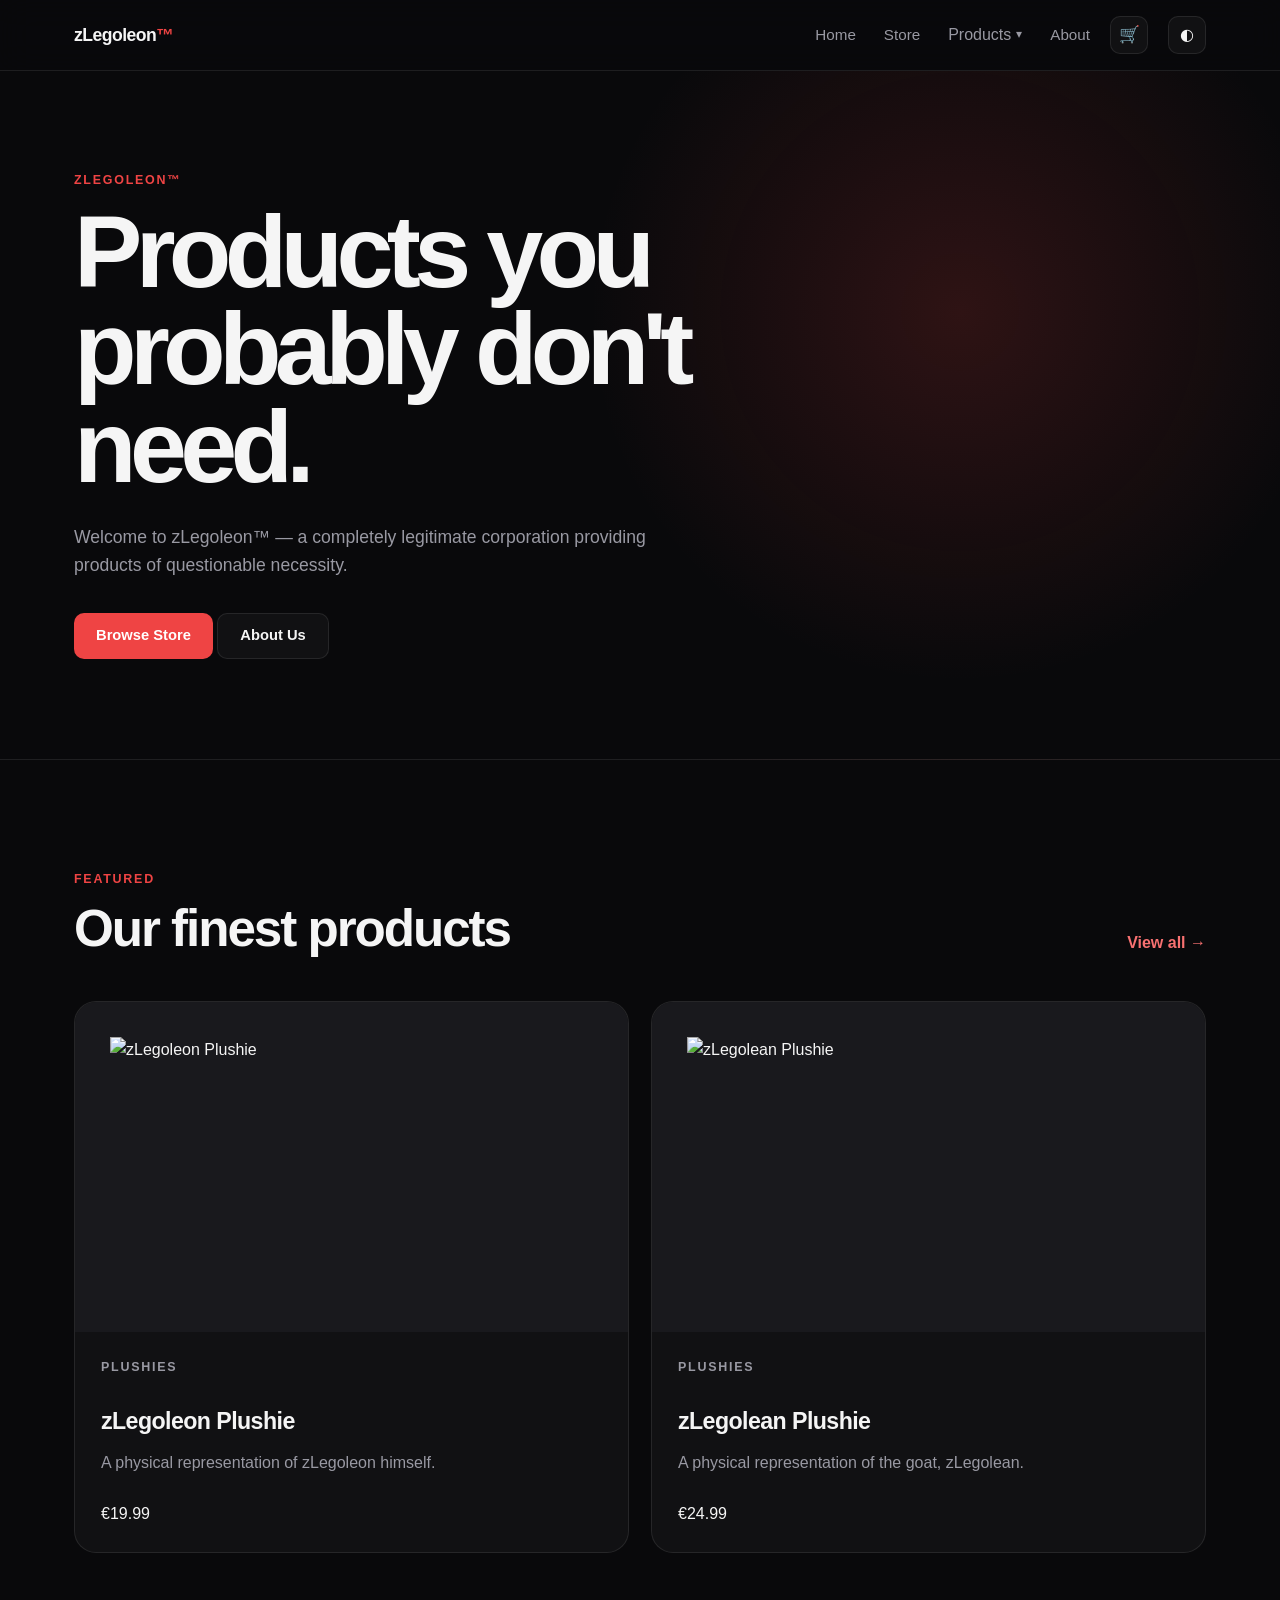
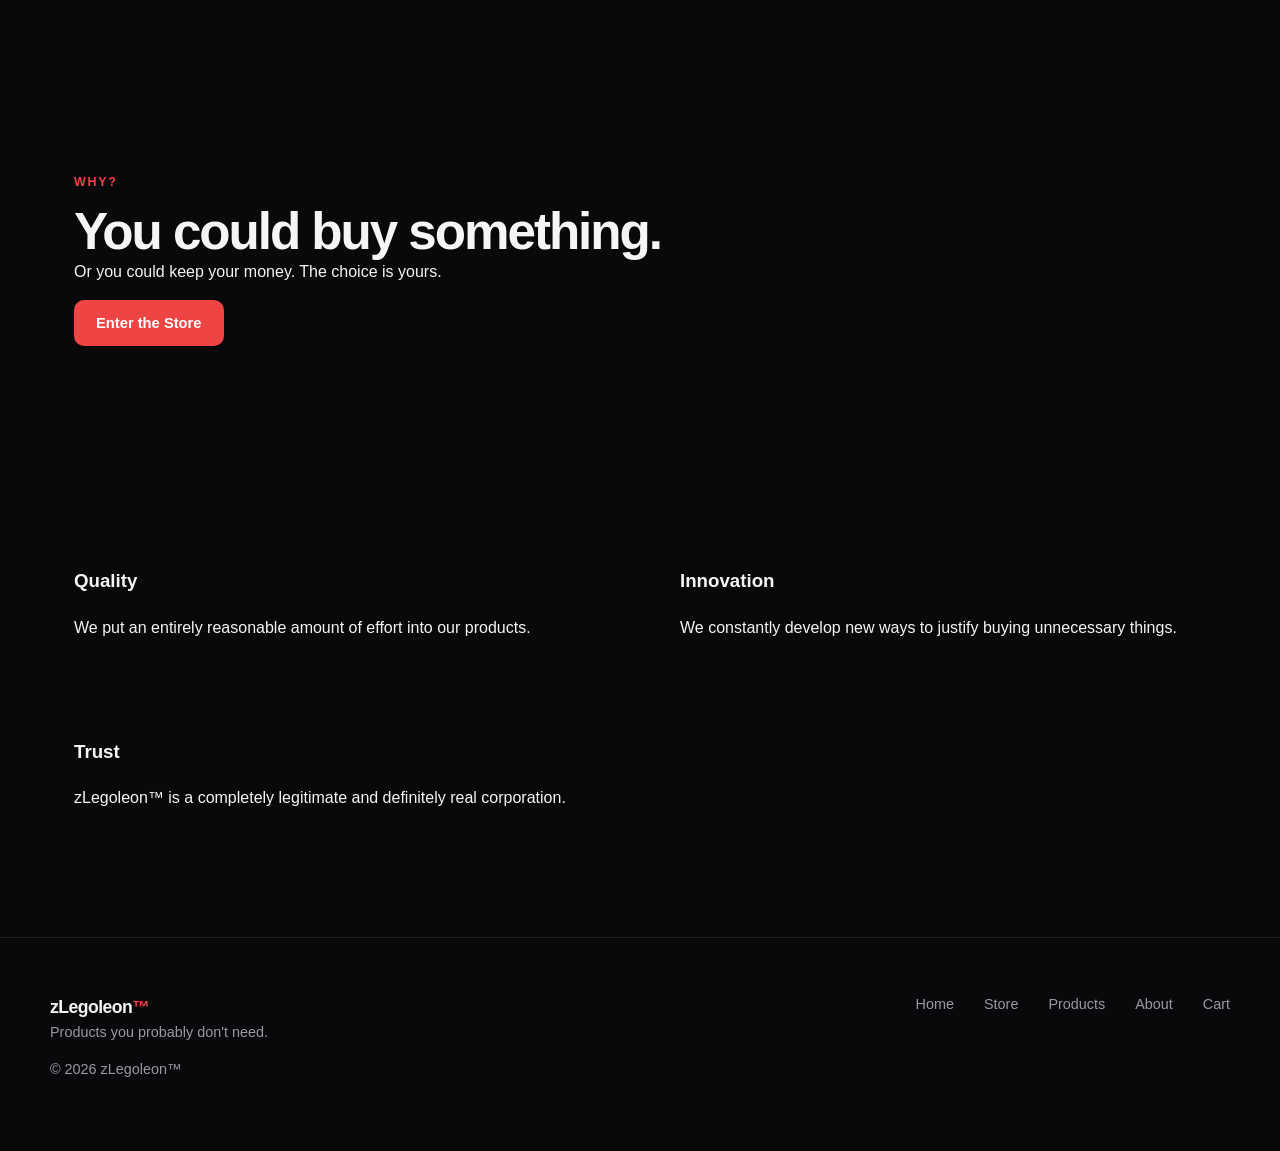
==== commit 415cb7aa: "Add pop down menu" ====
--- a/index.html
+++ b/index.html
@@ -116,6 +116,51 @@
 
         <div class="product-grid">
 
+            <!-- zLegoleon Plushie -->
+
+            <a
+                    href="plushies/zlegoleon/"
+                    class="product-card"
+            >
+
+                <div class="product-card-image">
+
+                    <img
+                            src="images/plushies/zLegoleon.png"
+                            alt="zLegoleon Plushie"
+                    >
+
+                </div>
+
+
+                <div class="product-card-content">
+
+                    <p class="eyebrow">
+                        Plushies
+                    </p>
+
+
+                    <h3>
+                        zLegoleon Plushie
+                    </h3>
+
+
+                    <p>
+                        A physical representation
+                        of zLegoleon himself.
+                    </p>
+
+
+                    <div
+                            class="product-card-price"
+                            id="zlegoleon-home-price"
+                    ></div>
+
+                </div>
+
+            </a>
+
+
 
             <!-- zLegolean Plushie -->
 
@@ -148,7 +193,7 @@
 
                     <p>
                         A physical representation
-                        of the zLegoleon™ brand.
+                        of the goat, zLegolean.
                     </p>
 
 
@@ -163,49 +208,6 @@
 
 
 
-            <!-- zLegoleon Plushie -->
-
-            <a
-                    href="plushies/zlegoleon/"
-                    class="product-card"
-            >
-
-                <div class="product-card-image">
-
-                    <img
-                            src="images/plushies/zLegoleon.png"
-                            alt="zLegoleon Plushie"
-                    >
-
-                </div>
-
-
-                <div class="product-card-content">
-
-                    <p class="eyebrow">
-                        Plushies
-                    </p>
-
-
-                    <h3>
-                        zLegoleon Plushie
-                    </h3>
-
-
-                    <p>
-                        A physical representation
-                        of zLegoleon™ itself.
-                    </p>
-
-
-                    <div
-                            class="product-card-price"
-                            id="zlegoleon-home-price"
-                    ></div>
-
-                </div>
-
-            </a>
 
 
         </div>
--- a/style.css
+++ b/style.css
@@ -1508,10 +1508,615 @@
 
 .remove-item {
     align-self: center;
+
     width: auto;
-    min-width: 0;
+    min-width: 66px;
+    height: 28px;
+
     margin-top: 0;
+    padding: 0 9px;
+
+    display: inline-flex;
+    align-items: center;
+    justify-content: center;
+
+    white-space: nowrap;
+    line-height: 1;
+
+    border: 0;
+    border-radius: 6px;
+}
+
+/* =========================
+   Opening Hours
+   ========================= */
+
+.opening-hours {
+    max-width: 700px;
+    margin-top: 30px;
+    border: 1px solid var(--border);
+    border-radius: var(--radius-medium);
+    background: var(--surface);
+    overflow: hidden;
+}
+
+.hours-row {
+    display: flex;
+    align-items: center;
+    justify-content: space-between;
+    padding: 17px 22px;
+    border-bottom: 1px solid var(--border);
+}
+
+.hours-row:last-child {
+    border-bottom: none;
+}
+
+.hours-row span:first-child {
+    font-weight: 700;
+}
+
+.hours-row span:last-child {
+    color: var(--muted);
+}
+
+.opening-hours-note {
+    max-width: 700px;
+    margin-top: 18px;
+    color: var(--muted);
+    font-size: 0.85rem;
+}
+
+.opening-hours-note strong {
+    color: var(--text);
+}
+
+@media (max-width: 600px) {
+    .hours-row {
+        padding: 15px 17px;
+    }
+}
+
+.about-section {
+    margin-top: 20px;
+}
+
+.timezone-display {
+    display: inline-flex;
+    align-items: center;
+    flex-wrap: wrap;
+    gap: 8px;
+    margin-top: 18px;
+    padding: 9px 13px;
+    border: 1px solid var(--border);
+    border-radius: 999px;
+    background: var(--surface-light);
+    color: var(--muted);
+    font-size: 0.8rem;
+}
+
+.timezone-display strong {
+    color: var(--text);
+    font-weight: 700;
+}
+
+.timezone-dot {
+    width: 7px;
+    height: 7px;
+    flex-shrink: 0;
+    border-radius: 50%;
+    background: var(--accent);
+    box-shadow: 0 0 10px var(--accent-glow);
+}
+
+.timezone-change {
+    margin-left: 5px;
+    padding: 3px 8px;
+    border: 1px solid var(--border);
+    border-radius: 6px;
+    background: var(--surface);
+    color: var(--muted);
+    font-size: 0.75rem;
+    cursor: pointer;
+}
+
+.timezone-change:hover {
+    color: var(--text);
+    border-color: var(--accent);
+}
+
+.timezone-modal {
+    position: fixed;
+    inset: 0;
+    z-index: 2000;
+
+    display: none;
+    align-items: center;
+    justify-content: center;
+
+    padding: 20px;
+
+    background: rgba(0, 0, 0, 0.7);
+    backdrop-filter: blur(8px);
+}
+
+.timezone-modal.open {
+    display: flex;
+}
+
+.timezone-modal-content {
+    width: min(430px, 100%);
+
+    padding: 25px;
+
+    border: 1px solid var(--border);
+    border-radius: var(--radius-large);
+
+    background: var(--surface);
+
+    box-shadow: 0 30px 80px rgba(0, 0, 0, 0.4);
+}
+
+.timezone-modal-header {
+    display: flex;
+    align-items: center;
+    justify-content: space-between;
+
+    margin-bottom: 12px;
+}
+
+.timezone-modal-header h3 {
+    font-size: 1.3rem;
+}
+
+.timezone-modal-header p {
+    color: var(--muted);
+}
+
+.timezone-modal-close {
+    width: 34px;
+    height: 34px;
+
+    border: 1px solid var(--border);
+    border-radius: 8px;
+
+    background: var(--surface-light);
+    color: var(--text);
+
+    cursor: pointer;
+}
+
+#timezoneSelect {
+    width: 100%;
+    height: 44px;
+
+    margin: 20px 0 15px;
+
+    padding: 0 12px;
+
+    border: 1px solid var(--border);
+    border-radius: 8px;
+
+    background: var(--surface-light);
+    color: var(--text);
+
+    outline: none;
+}
+
+#timezoneSelect:focus {
+    border-color: var(--accent);
+}
+
+#saveTimezone {
+    width: 100%;
+}
+
+/* =========================================================
+   ABOUT — OPENING HOURS
+   ========================================================= */
+
+.about-section {
+    margin-top: 100px;
+}
+
+.timezone-display {
+    display: inline-flex;
+    align-items: center;
+    flex-wrap: wrap;
+    gap: 8px;
+
+    margin-top: 18px;
+    padding: 9px 13px;
+
+    border: 1px solid var(--border);
+    border-radius: 999px;
+
+    background: var(--surface-light);
+    color: var(--muted);
+
+    font-size: 0.8rem;
+}
+
+.timezone-display strong {
+    color: var(--text);
+    font-weight: 700;
+}
+
+.timezone-dot {
+    width: 7px;
+    height: 7px;
+
+    flex-shrink: 0;
+
+    border-radius: 50%;
+
+    background: var(--accent);
+    box-shadow: 0 0 10px var(--accent-glow);
+}
+
+.timezone-change {
+    margin-left: 5px;
+
+    padding: 3px 9px;
+
+    border: 1px solid var(--border);
+    border-radius: 6px;
+
+    background: var(--surface);
+    color: var(--muted);
+
+    font-size: 0.75rem;
+
+    cursor: pointer;
+}
+
+.timezone-change:hover {
+    color: var(--text);
+    border-color: var(--accent);
+}
+
+
+/* =========================================================
+   TIMEZONE MODAL
+   ========================================================= */
+
+.timezone-modal {
+    position: fixed;
+    inset: 0;
+
+    z-index: 2000;
+
+    display: none;
+
+    align-items: center;
+    justify-content: center;
+
+    padding: 20px;
+
+    background: rgba(0, 0, 0, 0.7);
+
+    backdrop-filter: blur(8px);
+}
+
+.timezone-modal.open {
+    display: flex;
+}
+
+.timezone-modal-content {
+    width: min(430px, 100%);
+
+    padding: 25px;
+
+    border: 1px solid var(--border);
+    border-radius: var(--radius-large);
+
+    background: var(--surface);
+
+    box-shadow:
+        0 30px 80px rgba(0, 0, 0, 0.4);
+}
+
+.timezone-modal-header {
+    display: flex;
+
+    align-items: center;
+    justify-content: space-between;
+
+    margin-bottom: 12px;
+}
+
+.timezone-modal-header h3 {
+    font-size: 1.3rem;
+}
+
+.timezone-modal-content > p {
+    color: var(--muted);
+}
+
+.timezone-modal-close {
+    width: 34px;
+    height: 34px;
+
+    border: 1px solid var(--border);
+    border-radius: 8px;
+
+    background: var(--surface-light);
+    color: var(--text);
+
+    cursor: pointer;
+}
+
+.timezone-modal-close:hover {
+    border-color: var(--accent);
+}
+
+#timezoneSelect {
+    width: 100%;
+    height: 44px;
+
+    margin: 20px 0 15px;
+
+    padding: 0 12px;
+
+    border: 1px solid var(--border);
+    border-radius: 8px;
+
+    background: var(--surface-light);
+    color: var(--text);
+
+    outline: none;
+}
+
+#timezoneSelect:focus {
+    border-color: var(--accent);
+}
+
+#saveTimezone {
+    width: 100%;
+}
+
+
+@media (max-width: 600px) {
+
+    .about-section {
+        margin-top: 75px;
+    }
+
+    .timezone-display {
+        border-radius: 12px;
+    }
+
+}
+
+.timezone-change {
+    appearance: none;
+    -webkit-appearance: none;
+    border: 1px solid var(--border);
+    outline: 0;
+    box-shadow: none;
+
+    margin-left: 5px;
+    padding: 3px 8px;
+
+    border-radius: 6px;
+    background: var(--surface);
+    color: var(--muted);
+
+    font: inherit;
+    font-size: .75rem;
+    line-height: 1.2;
+
+    cursor: pointer;
+}
+
+.timezone-change:hover {
+    color: var(--text);
+    border-color: var(--accent);
+}
+
+.timezone-change:focus,
+.timezone-change:focus-visible,
+.timezone-change:active {
+    outline: 0;
+    box-shadow: none;
+}
+
+/* =========================================================
+   NAVIGATION DROPDOWN
+   ========================================================= */
+
+.nav-dropdown {
+    position: relative;
+}
+
+
+.nav-dropdown-button {
+    appearance: none;
+    -webkit-appearance: none;
+
+    border: 0;
+    background: transparent;
+
+    color: var(--muted);
+
+    font: inherit;
+
     padding: 0;
+
+    cursor: pointer;
+
+    display: inline-flex;
+    align-items: center;
+
+    gap: 5px;
+
+    transition:
+        color 0.2s ease;
+}
+
+
+.nav-dropdown-button:hover,
+.nav-dropdown-button.active {
+    color: var(--text);
+}
+
+
+.dropdown-arrow {
+    font-size: 0.75em;
+
+    transition:
+        transform 0.2s ease;
+}
+
+
+.nav-dropdown:hover
+.dropdown-arrow,
+.nav-dropdown.open
+.dropdown-arrow {
+    transform: rotate(180deg);
+}
+
+
+/* =========================================================
+   DROPDOWN MENU
+   ========================================================= */
+
+.nav-dropdown-menu {
+
+    position: absolute;
+
+    top: calc(100% + 12px);
+    left: 50%;
+
+    transform:
+        translateX(-50%)
+        translateY(-5px);
+
+    min-width: 160px;
+
+    padding: 6px;
+
+    background: var(--surface);
+
+    border: 1px solid var(--border);
+
+    border-radius: var(--radius-small);
+
+    box-shadow:
+        0 12px 30px rgba(0, 0, 0, 0.25);
+
+    opacity: 0;
+
+    visibility: hidden;
+
+    pointer-events: none;
+
+    transition:
+        opacity 0.18s ease,
+        transform 0.18s ease,
+        visibility 0.18s ease;
+
+    z-index: 100;
+}
+
+
+/* Desktop hover */
+
+.nav-dropdown:hover
+.nav-dropdown-menu,
+
+.nav-dropdown.open
+.nav-dropdown-menu {
+
+    opacity: 1;
+
+    visibility: visible;
+
+    pointer-events: auto;
+
+    transform:
+        translateX(-50%)
+        translateY(0);
+
+}
+
+
+/* Dropdown links */
+
+.nav-dropdown-menu a {
+
+    display: block;
+
+    padding: 9px 12px;
+
+    border-radius: 6px;
+
+    color: var(--muted);
+
+    text-decoration: none;
+
     white-space: nowrap;
-    line-height: 28px;
-}
+
+    transition:
+        background 0.15s ease,
+        color 0.15s ease;
+
+}
+
+
+.nav-dropdown-menu a:hover {
+
+    background: var(--surface-light);
+
+    color: var(--text);
+
+}
+
+
+/* =========================================================
+   MOBILE
+   ========================================================= */
+
+@media (max-width: 700px) {
+
+    .nav-dropdown-menu {
+
+        position: static;
+
+        transform: none;
+
+        min-width: 0;
+
+        margin-top: 5px;
+
+        box-shadow: none;
+
+        display: none;
+
+        opacity: 1;
+
+        visibility: visible;
+
+        pointer-events: auto;
+
+    }
+
+
+    .nav-dropdown.open
+    .nav-dropdown-menu {
+
+        display: block;
+
+    }
+
+
+    .nav-dropdown:hover
+    .nav-dropdown-menu {
+
+        opacity: 1;
+
+        visibility: visible;
+
+    }
+
+}
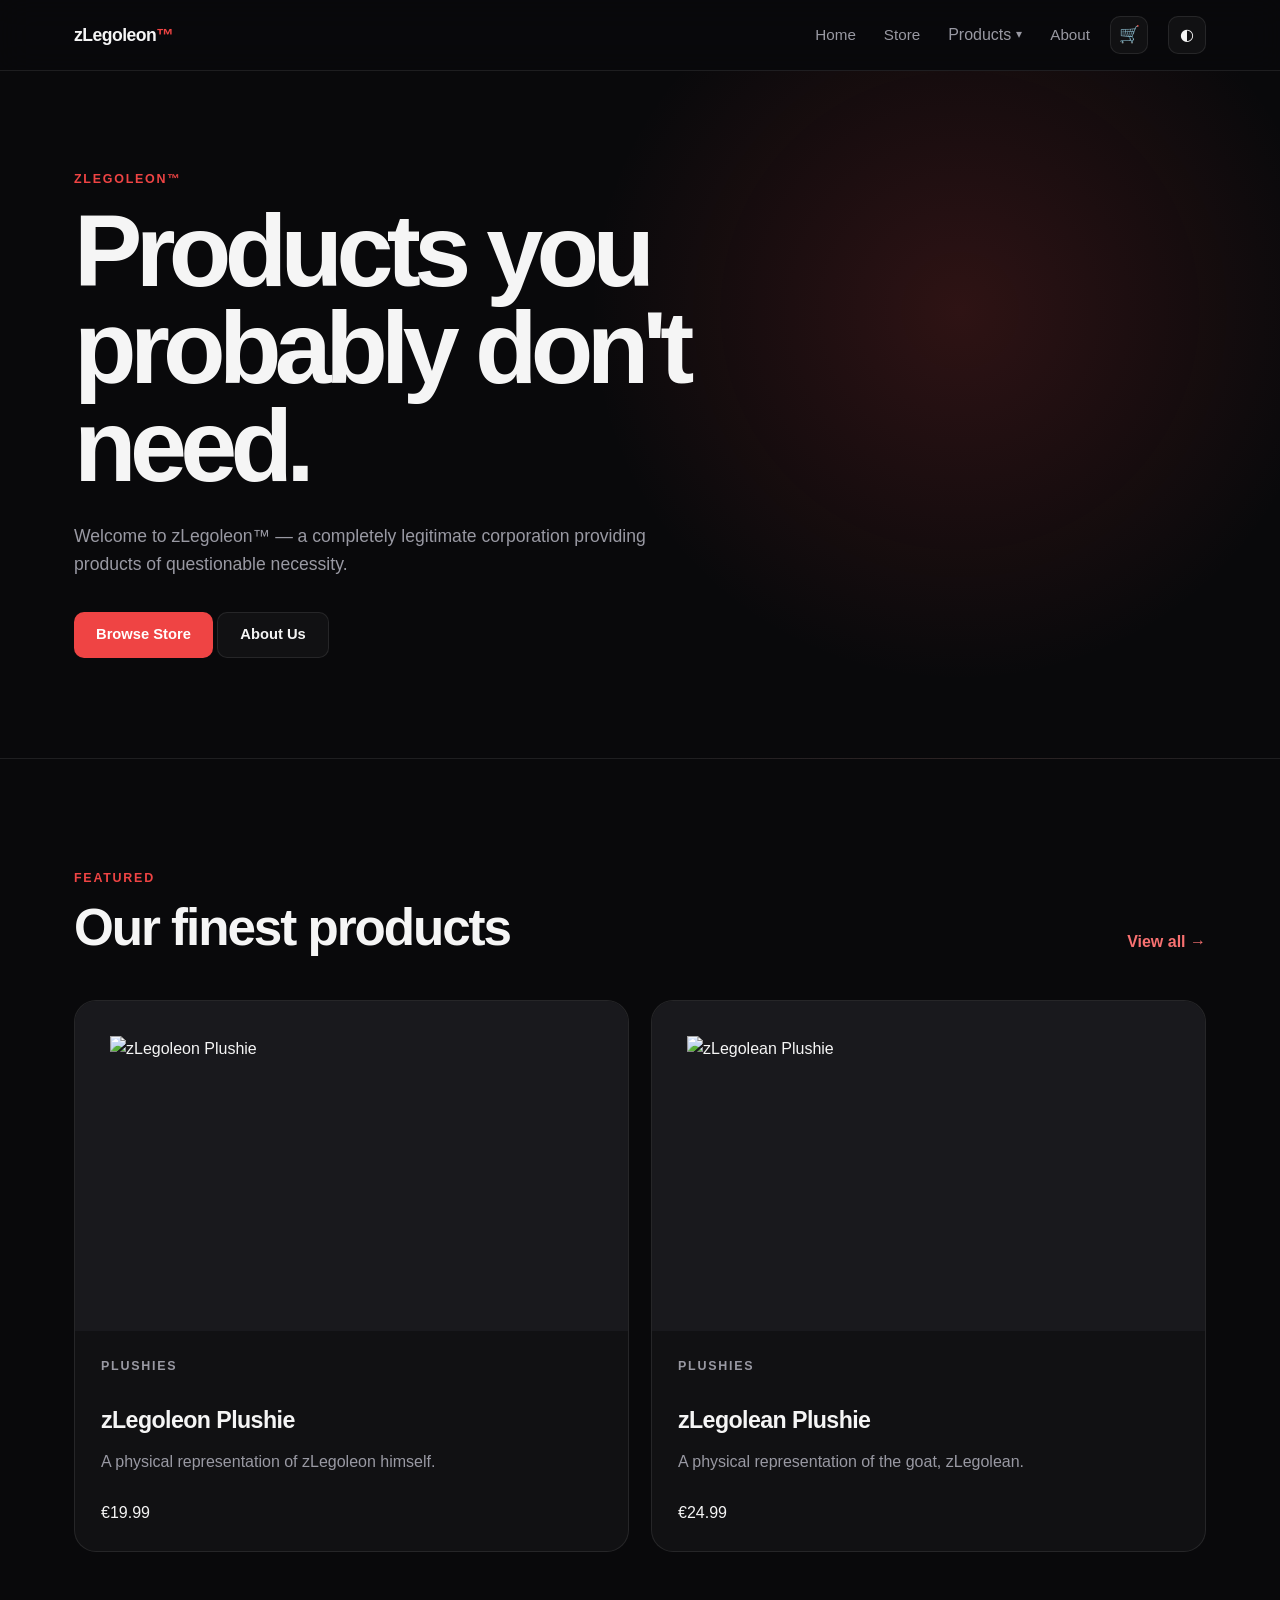
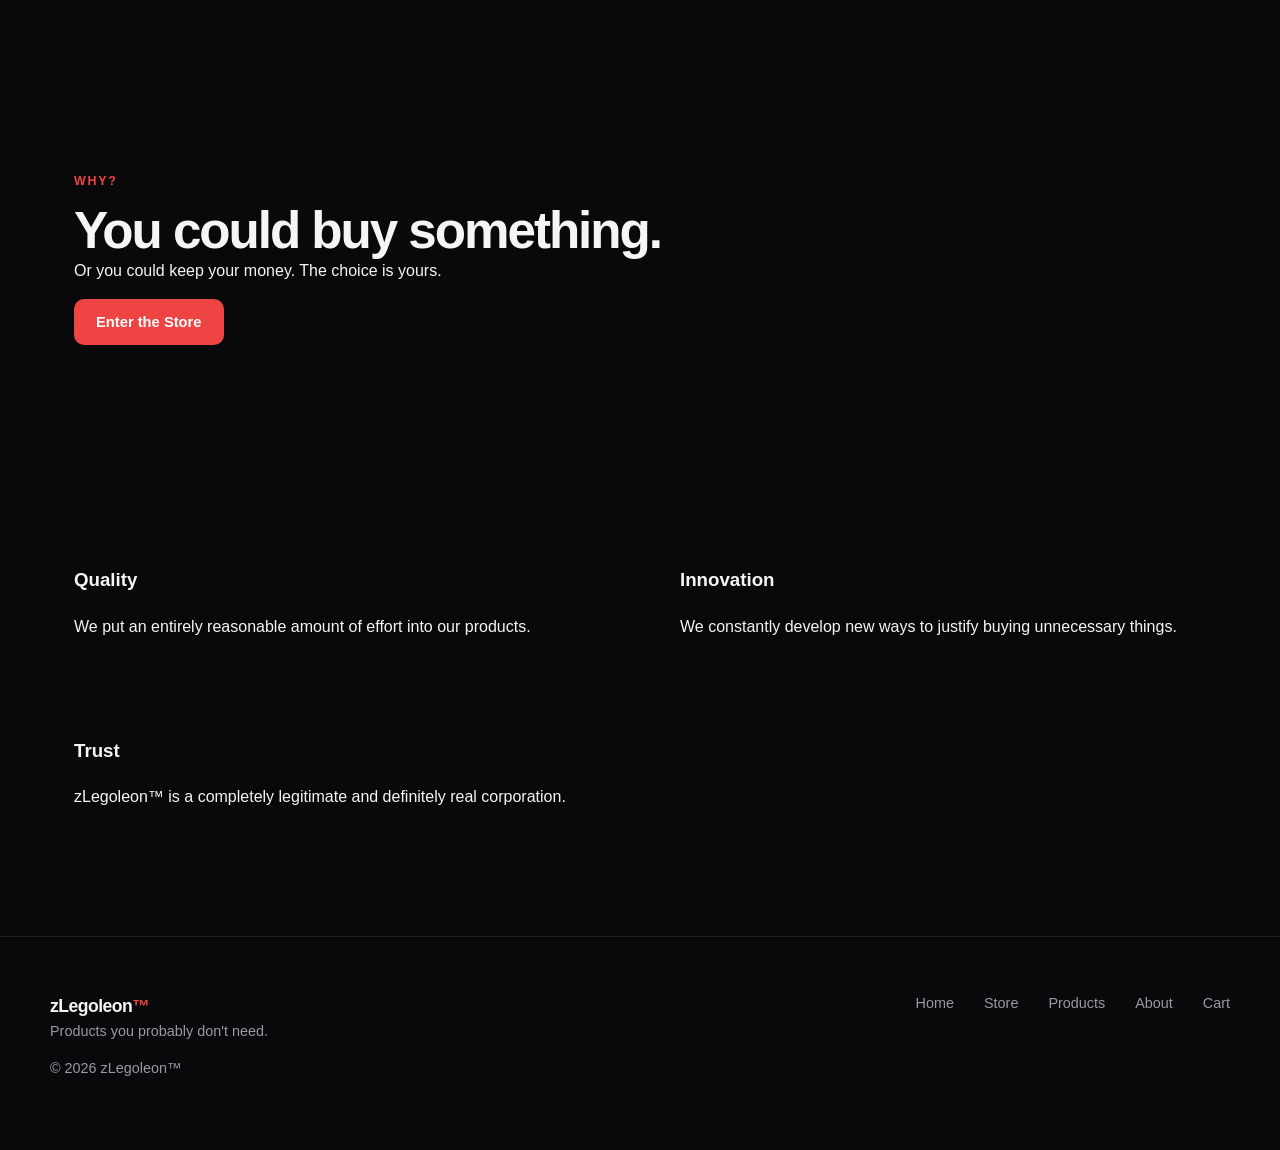
==== commit 2a844892: "Add Legrok AI" ====
--- a/index.html
+++ b/index.html
@@ -180,7 +180,7 @@
 
 
                 <div class="product-card-content">
-
+<!-- stop looking through my code!!!!! 😭 -->
                     <p class="eyebrow">
                         Plushies
                     </p>
--- a/style.css
+++ b/style.css
@@ -91,18 +91,38 @@
     NAVIGATION
     ========================================================= */
 
- .navbar {
-     position: sticky;
-     top: 0;
-     z-index: 1000;
-
-     background: var(--nav-background);
-
-     backdrop-filter: blur(16px);
-     -webkit-backdrop-filter: blur(16px);
-
-     border-bottom: 1px solid var(--border);
- }
+.navbar {
+    position: fixed;
+    top: 0;
+    left: 0;
+    right: 0;
+
+    z-index: 1000;
+
+    background: var(--nav-background);
+
+    backdrop-filter: blur(16px);
+    -webkit-backdrop-filter: blur(16px);
+
+    border-bottom: 1px solid var(--border);
+
+    transition:
+        transform 0.25s ease-in-out;
+
+    will-change: transform;
+}
+
+.navbar.nav-hidden {
+    transform: translateY(-100%);
+}
+
+/*
+ * Keep the navbar's space in the document
+ * even though the actual navbar is fixed.
+ */
+#site-nav {
+    height: 70px;
+}
 
  .nav-container {
      max-width: var(--max-width);
@@ -1312,7 +1332,11 @@
     MOBILE
     ========================================================= */
 
- @media (max-width: 800px) {
+@media (max-width: 800px) {
+
+    #site-nav {
+        height: 62px;
+    }
 
      .nav-container {
          height: 62px;
@@ -1982,10 +2006,9 @@
    ========================================================= */
 
 .nav-dropdown-menu {
-
     position: absolute;
 
-    top: calc(100% + 12px);
+    top: 100%;
     left: 50%;
 
     transform:
@@ -1994,7 +2017,7 @@
 
     min-width: 160px;
 
-    padding: 6px;
+    padding: 12px 6px 6px;
 
     background: var(--surface);
 
@@ -2006,9 +2029,7 @@
         0 12px 30px rgba(0, 0, 0, 0.25);
 
     opacity: 0;
-
     visibility: hidden;
-
     pointer-events: none;
 
     transition:
@@ -2019,7 +2040,6 @@
     z-index: 100;
 }
 
-
 /* Desktop hover */
 
 .nav-dropdown:hover
@@ -2119,4 +2139,1251 @@
 
     }
 
-}+}
+
+/* =========================================================
+   ONLYLEGO HERO
+   ========================================================= */
+
+.onlylego-hero {
+
+    min-height: calc(100vh - 72px);
+
+    display: grid;
+
+    grid-template-columns:
+        1fr 1fr;
+
+    align-items: center;
+
+    position: relative;
+
+    overflow: hidden;
+
+    border-bottom:
+        1px solid var(--border);
+
+}
+
+
+.onlylego-hero-content {
+
+    padding:
+        80px
+        max(40px, calc((100vw - var(--max-width)) / 2));
+
+    z-index: 2;
+
+}
+
+
+.onlylego-hero-content h1 {
+
+    font-size: clamp(
+        4rem,
+        9vw,
+        8rem
+    );
+
+    line-height: 0.9;
+
+    letter-spacing: -0.06em;
+
+    margin:
+        10px
+        0
+        25px;
+
+}
+
+
+.onlylego-hero-content > p:not(.eyebrow) {
+
+    max-width: 480px;
+
+    font-size: 1.15rem;
+
+    color: var(--muted);
+
+    line-height: 1.7;
+
+}
+
+
+/* =========================================================
+   HERO IMAGE
+   ========================================================= */
+
+.onlylego-hero-image {
+
+    height: 100%;
+
+    display: flex;
+
+    align-items: center;
+
+    justify-content: center;
+
+    overflow: hidden;
+
+}
+
+
+.onlylego-hero-image img {
+
+    width: 100%;
+
+    height: 100%;
+
+    object-fit: cover;
+
+    display: block;
+
+}
+
+
+/* =========================================================
+   SCROLL HINT
+   ========================================================= */
+
+.onlylego-scroll-hint {
+
+    display: inline-flex;
+
+    flex-direction: column;
+
+    gap: 7px;
+
+    margin-top: 70px;
+
+    color: var(--muted);
+
+    font-size: 0.8rem;
+
+    letter-spacing: 0.08em;
+
+    text-transform: uppercase;
+
+}
+
+
+.onlylego-scroll-hint span {
+
+    font-size: 1.3rem;
+
+    animation:
+        onlylegoScrollArrow
+        1.5s
+        ease-in-out
+        infinite;
+
+}
+
+
+@keyframes onlylegoScrollArrow {
+
+    0%,
+    100% {
+        transform: translateY(0);
+    }
+
+    50% {
+        transform: translateY(6px);
+    }
+
+}
+
+
+/* =========================================================
+   MOBILE
+   ========================================================= */
+
+@media (max-width: 700px) {
+
+    .onlylego-hero {
+
+        min-height:
+            calc(100vh - 64px);
+
+        grid-template-columns: 1fr;
+
+    }
+
+
+    .onlylego-hero-content {
+
+        padding:
+            60px
+            25px;
+
+        align-self: center;
+
+    }
+
+
+    .onlylego-hero-content h1 {
+
+        font-size: 4.5rem;
+
+    }
+
+
+    .onlylego-hero-image {
+
+        position: absolute;
+
+        inset: 0;
+
+        opacity: 0.25;
+
+    }
+
+
+    .onlylego-hero-content {
+
+        position: relative;
+
+    }
+
+}
+
+.onlylego-hero-image {
+    height: 100%;
+    display: flex;
+    align-items: center;
+    justify-content: center;
+    overflow: hidden;
+    position: relative;
+}
+
+
+/* Fade the image into the page on the left */
+
+.onlylego-hero-image::before {
+    content: "";
+
+    position: absolute;
+
+    left: 0;
+    top: 0;
+    bottom: 0;
+
+    width: 50%;
+
+    background:
+        linear-gradient(
+            to right,
+            var(--background),
+            transparent
+        );
+
+    z-index: 1;
+
+    pointer-events: none;
+}
+
+
+.onlylego-hero-image img {
+    width: 100%;
+    height: 100%;
+
+    object-fit: cover;
+
+    display: block;
+}
+
+/* =========================================================
+   ONLYLEGO GALLERY
+   ========================================================= */
+
+.onlylego-gallery {
+    display: grid;
+
+    grid-template-columns:
+        repeat(3, minmax(0, 1fr));
+
+    gap: 18px;
+}
+
+
+.gallery-item {
+    position: relative;
+
+    width: 100%;
+    aspect-ratio: 1 / 1;
+
+    padding: 0;
+
+    overflow: hidden;
+
+    border: 1px solid var(--border);
+    border-radius: var(--radius-medium);
+
+    background: var(--surface);
+
+    cursor: pointer;
+
+    transition:
+        transform 0.2s ease,
+        border-color 0.2s ease;
+}
+
+
+.gallery-item:hover {
+    transform: translateY(-3px);
+
+    border-color:
+        rgba(239, 68, 68, 0.45);
+}
+
+
+.gallery-item img {
+    width: 100%;
+    height: 100%;
+
+    display: block;
+
+    object-fit: cover;
+
+    transition:
+        transform 0.3s ease;
+}
+
+
+.gallery-item:hover img {
+    transform: scale(1.04);
+}
+
+
+/* =========================================================
+   GALLERY LIGHTBOX
+   ========================================================= */
+
+.gallery-lightbox {
+    position: fixed;
+
+    inset: 0;
+
+    z-index: 2000;
+
+    display: flex;
+
+    align-items: center;
+    justify-content: center;
+
+    padding: 40px;
+
+    background:
+        rgba(0, 0, 0, 0.88);
+
+    opacity: 0;
+    visibility: hidden;
+
+    pointer-events: none;
+
+    transition:
+        opacity 0.2s ease,
+        visibility 0.2s ease;
+}
+
+
+.gallery-lightbox.open {
+    opacity: 1;
+
+    visibility: visible;
+
+    pointer-events: auto;
+}
+
+
+.gallery-lightbox img {
+    max-width: 95vw;
+    max-height: 90vh;
+
+    width: auto;
+    height: auto;
+
+    object-fit: contain;
+
+    border-radius: var(--radius-small);
+
+    box-shadow:
+        0 20px 60px rgba(0, 0, 0, 0.5);
+}
+
+
+.gallery-lightbox-close {
+    position: absolute;
+
+    top: 20px;
+    right: 25px;
+
+    width: 45px;
+    height: 45px;
+
+    display: flex;
+    align-items: center;
+    justify-content: center;
+
+    padding: 0;
+
+    border: 0;
+
+    background: transparent;
+
+    color: white;
+
+    font-size: 2.2rem;
+    font-weight: 300;
+
+    line-height: 1;
+
+    cursor: pointer;
+
+    opacity: 0.75;
+
+    transition:
+        opacity 0.2s ease,
+        transform 0.2s ease;
+}
+
+
+.gallery-lightbox-close:hover {
+    opacity: 1;
+
+    transform: scale(1.1);
+}
+
+
+/* =========================================================
+   MOBILE
+   ========================================================= */
+
+@media (max-width: 800px) {
+
+    .onlylego-gallery {
+        grid-template-columns:
+            repeat(2, minmax(0, 1fr));
+
+        gap: 12px;
+    }
+
+}
+
+
+@media (max-width: 450px) {
+
+    .onlylego-gallery {
+        grid-template-columns: 1fr;
+    }
+
+}
+
+/* =========================================================
+   LEGROK™
+   ========================================================= */
+
+
+.legrok-hero {
+
+    min-height:
+        calc(100vh - 70px);
+
+    display:
+        flex;
+
+    align-items:
+        center;
+
+    justify-content:
+        center;
+
+    text-align:
+        center;
+
+    padding:
+        100px 25px;
+
+    border-bottom:
+        1px solid var(--border);
+
+    position:
+        relative;
+
+    overflow:
+        hidden;
+}
+
+
+/*
+ * Subtle background glow.
+ */
+
+.legrok-hero::before {
+
+    content: "";
+
+    position:
+        absolute;
+
+    width:
+        600px;
+
+    height:
+        600px;
+
+    border-radius:
+        50%;
+
+    background:
+        radial-gradient(
+            circle,
+            var(--accent-glow),
+            transparent 70%
+        );
+
+    top:
+        50%;
+
+    left:
+        50%;
+
+    transform:
+        translate(-50%, -50%);
+
+    pointer-events:
+        none;
+}
+
+
+.legrok-hero-content {
+
+    max-width:
+        800px;
+
+    position:
+        relative;
+
+    z-index:
+        1;
+}
+
+
+.legrok-hero h1 {
+
+    font-size:
+        clamp(5rem, 14vw, 10rem);
+
+    line-height:
+        0.85;
+
+    letter-spacing:
+        -0.07em;
+
+    margin:
+        15px 0 25px;
+}
+
+
+.legrok-tagline {
+
+    font-size:
+        clamp(1.4rem, 3vw, 2rem);
+
+    font-weight:
+        600;
+
+    margin:
+        0 0 25px;
+}
+
+
+.legrok-description {
+
+    max-width:
+        620px;
+
+    margin:
+        0 auto;
+
+    color:
+        var(--muted);
+
+    line-height:
+        1.7;
+
+    font-size:
+        1.05rem;
+}
+
+
+.legrok-status {
+
+    display:
+        inline-flex;
+
+    align-items:
+        center;
+
+    gap:
+        9px;
+
+    margin-top:
+        35px;
+
+    padding:
+        9px 15px;
+
+    border:
+        1px solid var(--border);
+
+    border-radius:
+        999px;
+
+    background:
+        var(--surface);
+
+    color:
+        var(--muted);
+
+    font-size:
+        0.85rem;
+}
+
+
+.legrok-status-dot {
+
+    width:
+        8px;
+
+    height:
+        8px;
+
+    border-radius:
+        50%;
+
+    background:
+        #22c55e;
+
+    box-shadow:
+        0 0 10px
+        rgba(34, 197, 94, 0.5);
+
+    animation:
+        legrokPulse 2s ease-in-out infinite;
+}
+
+
+@keyframes legrokPulse {
+
+    0%,
+    100% {
+        opacity: 1;
+    }
+
+    50% {
+        opacity: 0.4;
+    }
+
+}
+
+
+/* =========================================================
+   MODEL CARDS
+   ========================================================= */
+
+
+.legrok-grid {
+
+    display:
+        grid;
+
+    grid-template-columns:
+        repeat(4, minmax(0, 1fr));
+
+    gap:
+        15px;
+}
+
+
+.legrok-card {
+
+    padding:
+        25px;
+
+    border:
+        1px solid var(--border);
+
+    border-radius:
+        var(--radius-medium);
+
+    background:
+        var(--surface);
+
+    transition:
+        transform 0.2s ease,
+        border-color 0.2s ease;
+}
+
+
+.legrok-card:hover {
+
+    transform:
+        translateY(-3px);
+
+    border-color:
+        rgba(239, 68, 68, 0.4);
+}
+
+
+.legrok-card-label {
+
+    display:
+        block;
+
+    color:
+        var(--muted);
+
+    font-size:
+        0.75rem;
+
+    text-transform:
+        uppercase;
+
+    letter-spacing:
+        0.08em;
+
+    margin-bottom:
+        15px;
+}
+
+
+.legrok-card strong {
+
+    display:
+        block;
+
+    font-size:
+        1.7rem;
+
+    margin-bottom:
+        8px;
+}
+
+
+.legrok-card p {
+
+    margin:
+        0;
+
+    color:
+        var(--muted);
+
+    font-size:
+        0.85rem;
+
+    line-height:
+        1.5;
+}
+
+
+/* =========================================================
+   CHAT
+   ========================================================= */
+
+
+.legrok-chat-section {
+
+    max-width:
+        900px;
+
+    margin:
+        0 auto;
+}
+
+
+.legrok-chat {
+
+    border:
+        1px solid var(--border);
+
+    border-radius:
+        var(--radius-medium);
+
+    overflow:
+        hidden;
+
+    background:
+        var(--surface);
+
+    box-shadow:
+        0 20px 60px
+        rgba(0, 0, 0, 0.18);
+}
+
+
+.legrok-chat-header {
+
+    display:
+        flex;
+
+    align-items:
+        center;
+
+    justify-content:
+        space-between;
+
+    gap:
+        20px;
+
+    padding:
+        18px 20px;
+
+    border-bottom:
+        1px solid var(--border);
+}
+
+
+.legrok-chat-header strong {
+
+    display:
+        block;
+}
+
+
+.legrok-chat-header span {
+
+    display:
+        block;
+
+    margin-top:
+        3px;
+
+    color:
+        var(--muted);
+
+    font-size:
+        0.75rem;
+}
+
+
+#legrokModel {
+
+    appearance:
+        none;
+
+    -webkit-appearance:
+        none;
+
+    padding:
+        8px 30px 8px 10px;
+
+    border:
+        1px solid var(--border);
+
+    border-radius:
+        7px;
+
+    background:
+        var(--surface-light);
+
+    color:
+        var(--text);
+
+    font:
+        inherit;
+
+    font-size:
+        0.8rem;
+
+    cursor:
+        pointer;
+}
+
+
+.legrok-messages {
+
+    height:
+        430px;
+
+    overflow-y:
+        auto;
+
+    padding:
+        25px;
+
+    display:
+        flex;
+
+    flex-direction:
+        column;
+
+    gap:
+        20px;
+}
+
+
+.legrok-message {
+
+    max-width:
+        75%;
+
+    padding:
+        14px 17px;
+
+    border-radius:
+        12px;
+
+    line-height:
+        1.6;
+}
+
+
+.legrok-message p {
+
+    margin:
+        0;
+
+    font-size:
+        0.95rem;
+}
+
+
+.legrok-message-name {
+
+    margin-bottom:
+        5px;
+
+    font-size:
+        0.72rem;
+
+    font-weight:
+        600;
+
+    text-transform:
+        uppercase;
+
+    letter-spacing:
+        0.06em;
+
+    opacity:
+        0.7;
+}
+
+
+.legrok-message-ai {
+
+    align-self:
+        flex-start;
+
+    background:
+        var(--surface-light);
+
+    border:
+        1px solid var(--border);
+}
+
+
+.legrok-message-user {
+
+    align-self:
+        flex-end;
+
+    background:
+        var(--accent);
+
+    color:
+        white;
+}
+
+
+.legrok-input-area {
+
+    display:
+        flex;
+
+    gap:
+        10px;
+
+    padding:
+        15px;
+
+    border-top:
+        1px solid var(--border);
+}
+
+
+#legrokInput {
+
+    flex:
+        1;
+
+    min-width:
+        0;
+
+    padding:
+        12px 14px;
+
+    border:
+        1px solid var(--border);
+
+    border-radius:
+        8px;
+
+    background:
+        var(--background);
+
+    color:
+        var(--text);
+
+    font:
+        inherit;
+
+    outline:
+        none;
+}
+
+
+#legrokInput:focus {
+
+    border-color:
+        var(--accent);
+}
+
+
+#legrokSend {
+
+    padding:
+        0 20px;
+
+    border:
+        0;
+
+    border-radius:
+        8px;
+
+    background:
+        var(--accent);
+
+    color:
+        white;
+
+    font:
+        inherit;
+
+    font-weight:
+        600;
+
+    cursor:
+        pointer;
+
+    transition:
+        background 0.2s ease,
+        transform 0.2s ease;
+}
+
+
+#legrokSend:hover {
+
+    background:
+        var(--accent-light);
+
+    transform:
+        translateY(-1px);
+}
+
+
+#legrokSend:disabled {
+
+    opacity:
+        0.5;
+
+    cursor:
+        default;
+
+    transform:
+        none;
+}
+
+
+/* =========================================================
+   THINKING ANIMATION
+   ========================================================= */
+
+
+.thinking-dots {
+
+    display:
+        inline-block;
+
+    width:
+        20px;
+
+    overflow:
+        hidden;
+
+    vertical-align:
+        bottom;
+
+    animation:
+        legrokDots 1.2s steps(4, end) infinite;
+}
+
+
+@keyframes legrokDots {
+
+    0% {
+        width: 0;
+    }
+
+    100% {
+        width: 20px;
+    }
+
+}
+
+
+/* =========================================================
+   DISCLAIMER
+   ========================================================= */
+
+
+.legrok-disclaimer {
+
+    max-width:
+        750px;
+
+    margin:
+        0 auto;
+
+    padding:
+        40px;
+
+    border:
+        1px solid var(--border);
+
+    border-radius:
+        var(--radius-medium);
+
+    background:
+        var(--surface);
+}
+
+
+.legrok-disclaimer h2 {
+
+    margin:
+        10px 0 15px;
+
+    font-size:
+        clamp(1.6rem, 4vw, 2.4rem);
+
+    letter-spacing:
+        -0.03em;
+}
+
+
+.legrok-disclaimer p:not(.eyebrow) {
+
+    color:
+        var(--muted);
+
+    line-height:
+        1.7;
+}
+
+
+/* =========================================================
+   MOBILE
+   ========================================================= */
+
+
+@media (max-width: 800px) {
+
+    .legrok-hero {
+        min-height:
+            calc(100vh - 62px);
+    }
+
+
+    .legrok-grid {
+
+        grid-template-columns:
+            repeat(2, minmax(0, 1fr));
+
+    }
+
+
+    .legrok-message {
+
+        max-width:
+            88%;
+
+    }
+
+}
+
+
+@media (max-width: 500px) {
+
+    .legrok-hero h1 {
+        font-size:
+            5rem;
+    }
+
+
+    .legrok-description {
+        font-size:
+            0.95rem;
+    }
+
+
+    .legrok-grid {
+        grid-template-columns:
+            1fr;
+    }
+
+
+    .legrok-chat-header {
+        align-items:
+            flex-start;
+
+        flex-direction:
+            column;
+    }
+
+
+    #legrokModel {
+        width:
+            100%;
+    }
+
+
+    .legrok-messages {
+        height:
+            380px;
+
+        padding:
+            18px;
+    }
+
+
+    .legrok-input-area {
+        padding:
+            10px;
+    }
+
+
+    #legrokSend {
+        padding:
+            0 15px;
+    }
+
+
+    .legrok-disclaimer {
+        padding:
+            25px;
+    }
+
+}
+
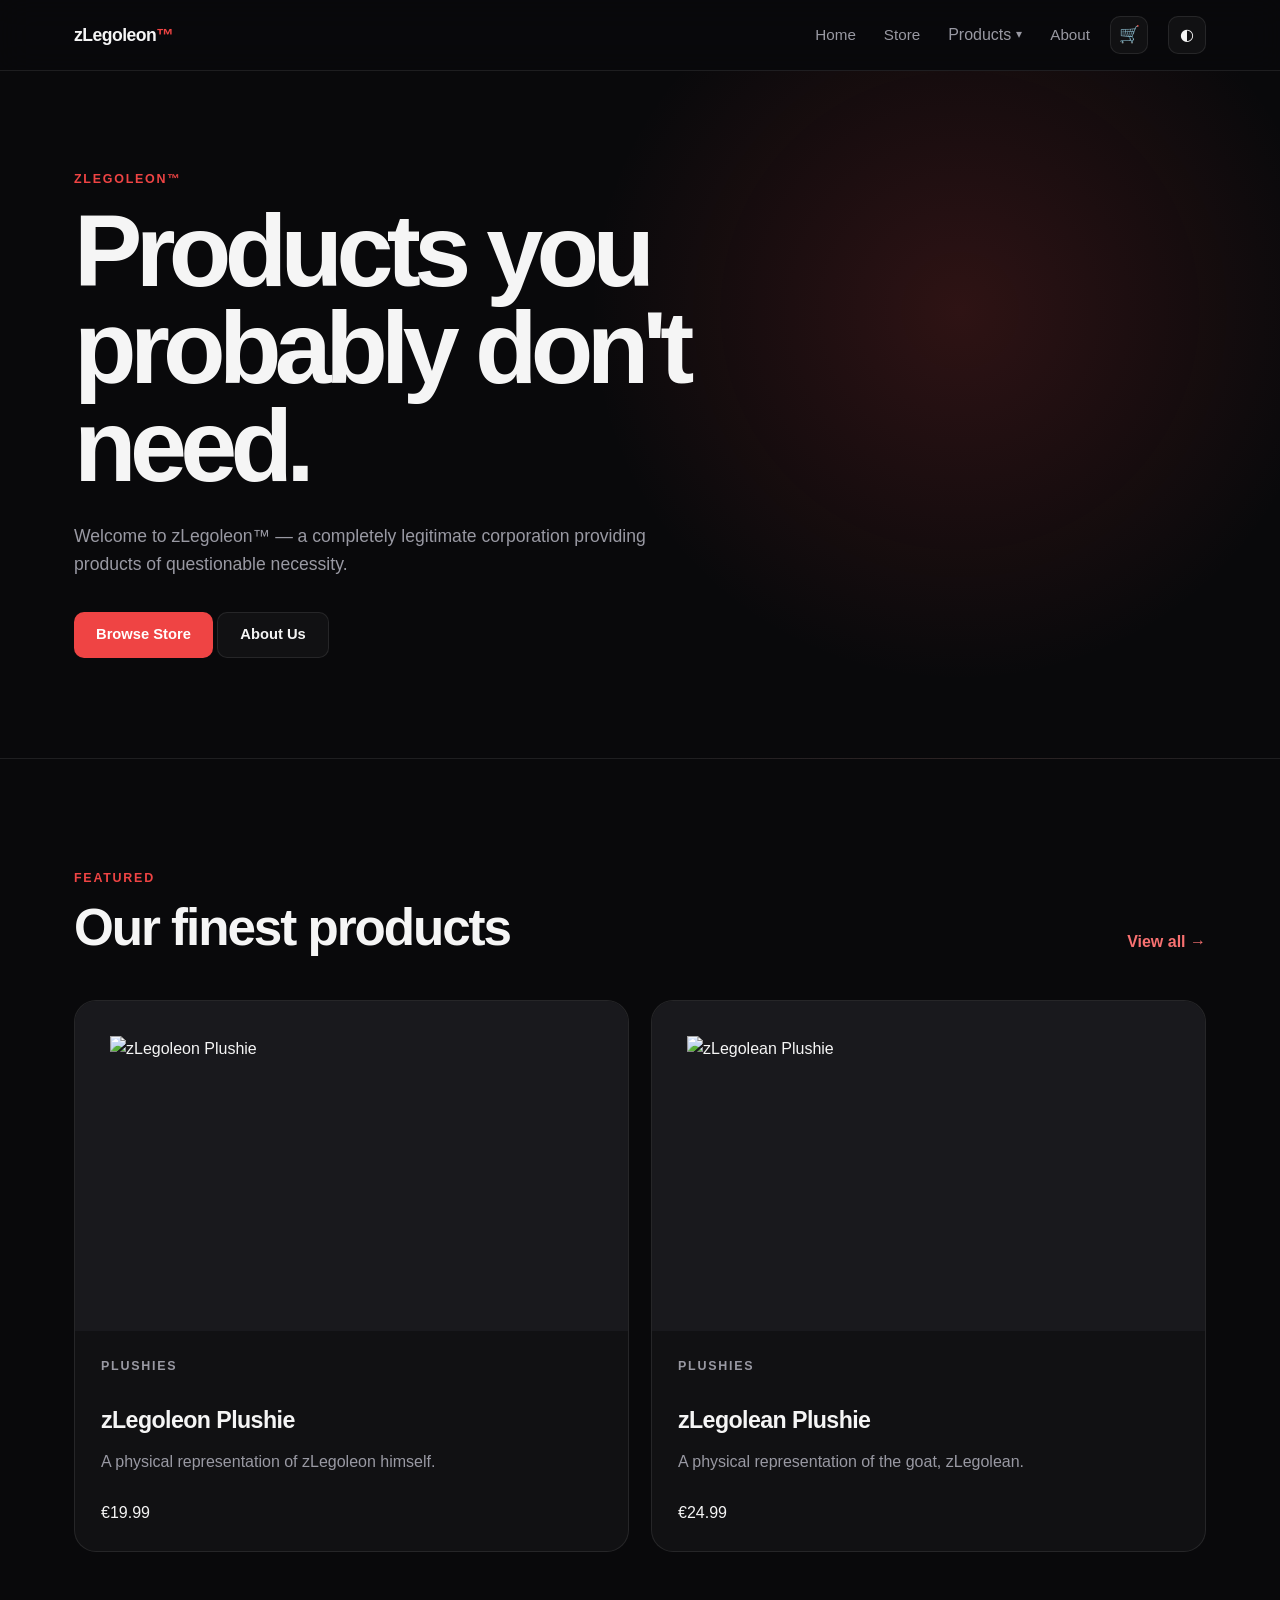
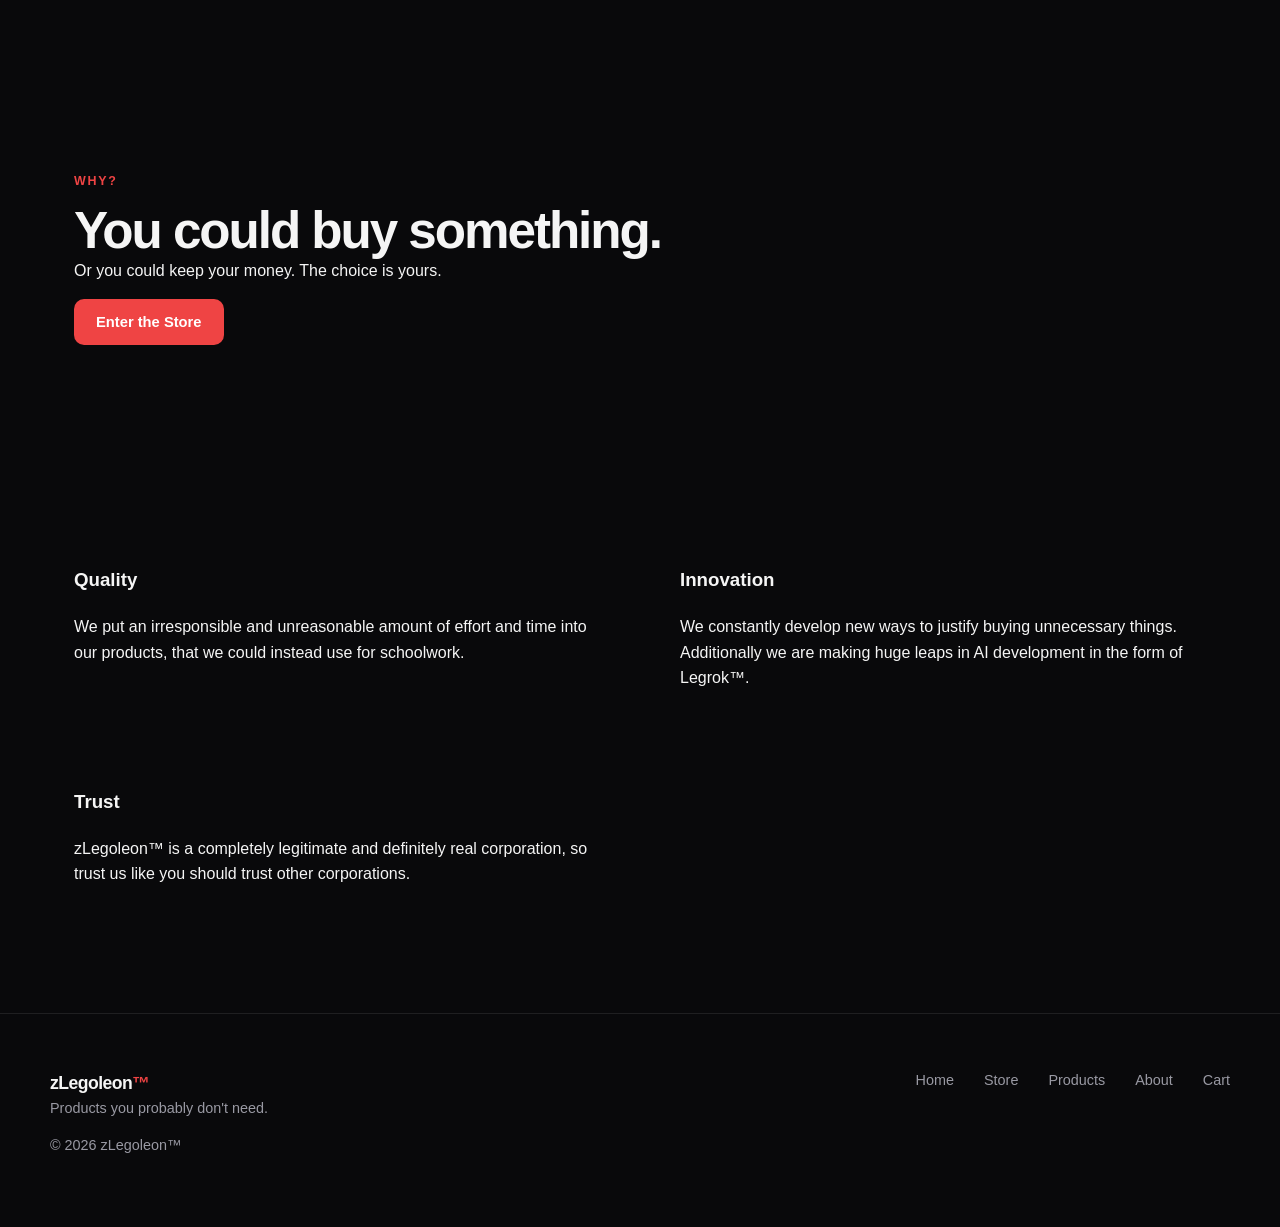
==== commit 1c723a6e: "edit text on multiple pages" ====
--- a/index.html
+++ b/index.html
@@ -272,8 +272,8 @@
                 </h3>
 
                 <p>
-                    We put an entirely reasonable amount
-                    of effort into our products.
+                    We put an irresponsible and unreasonable amount
+                    of effort and time into our products, that we could instead use for schoolwork.
                 </p>
 
             </div>
@@ -288,6 +288,7 @@
                 <p>
                     We constantly develop new ways to
                     justify buying unnecessary things.
+                    Additionally we are making huge leaps in AI development in the form of Legrok™.
                 </p>
 
             </div>
@@ -301,7 +302,7 @@
 
                 <p>
                     zLegoleon™ is a completely legitimate
-                    and definitely real corporation.
+                    and definitely real corporation, so trust us like you should trust other corporations.
                 </p>
 
             </div>
--- a/style.css
+++ b/style.css
@@ -3387,3 +3387,899 @@
 
 }
 
+/* =========================================================
+   LEGROK™ FULLSCREEN
+   ========================================================= */
+
+
+.legrok-fullscreen {
+
+    height:
+        calc(100vh - 70px);
+
+    padding:
+        0;
+
+    overflow:
+        hidden;
+}
+
+
+.legrok-fullscreen-inner {
+
+    height:
+        100%;
+
+    max-width:
+        1200px;
+
+    margin:
+        0 auto;
+
+    display:
+        flex;
+
+    flex-direction:
+        column;
+
+    border-left:
+        1px solid var(--border);
+
+    border-right:
+        1px solid var(--border);
+
+    background:
+        var(--surface);
+}
+
+
+/* =========================================================
+   HEADER
+   ========================================================= */
+
+
+.legrok-fullscreen-header {
+
+    flex-shrink:
+        0;
+
+    display:
+        flex;
+
+    align-items:
+        center;
+
+    justify-content:
+        space-between;
+
+    gap:
+        20px;
+
+    padding:
+        18px 25px;
+
+    border-bottom:
+        1px solid var(--border);
+
+    background:
+        var(--surface);
+}
+
+
+.legrok-fullscreen-title {
+
+    display:
+        flex;
+
+    align-items:
+        center;
+
+    gap:
+        9px;
+
+    font-size:
+        1.05rem;
+}
+
+
+.legrok-fullscreen-title
+.legrok-status-dot {
+
+    flex-shrink:
+        0;
+}
+
+
+.legrok-fullscreen-subtitle {
+
+    display:
+        block;
+
+    margin-top:
+        3px;
+
+    margin-left:
+        17px;
+
+    color:
+        var(--muted);
+
+    font-size:
+        0.75rem;
+}
+
+
+.legrok-fullscreen-actions {
+
+    display:
+        flex;
+
+    align-items:
+        center;
+
+    gap:
+        10px;
+}
+
+
+.legrok-fullscreen-actions select {
+
+    appearance:
+        none;
+
+    -webkit-appearance:
+        none;
+
+    padding:
+        8px 10px;
+
+    border:
+        1px solid var(--border);
+
+    border-radius:
+        7px;
+
+    background:
+        var(--surface-light);
+
+    color:
+        var(--text);
+
+    font:
+        inherit;
+
+    font-size:
+        0.8rem;
+
+    cursor:
+        pointer;
+}
+
+
+.legrok-fullscreen-exit {
+
+    padding:
+        8px 12px;
+
+    border:
+        1px solid var(--border);
+
+    border-radius:
+        7px;
+
+    color:
+        var(--muted);
+
+    text-decoration:
+        none;
+
+    font-size:
+        0.8rem;
+
+    transition:
+        background 0.2s ease,
+        color 0.2s ease;
+}
+
+
+.legrok-fullscreen-exit:hover {
+
+    background:
+        var(--surface-light);
+
+    color:
+        var(--text);
+}
+
+
+/* =========================================================
+   FULLSCREEN CHAT
+   ========================================================= */
+
+
+.legrok-fullscreen
+.legrok-messages {
+
+    flex:
+        1;
+
+    min-height:
+        0;
+
+    height:
+        auto;
+
+    max-width:
+        900px;
+
+    width:
+        100%;
+
+    margin:
+        0 auto;
+
+    padding:
+        30px 25px;
+
+    box-sizing:
+        border-box;
+}
+
+
+.legrok-fullscreen
+.legrok-input-area {
+
+    flex-shrink:
+        0;
+
+    width:
+        100%;
+
+    max-width:
+        900px;
+
+    margin:
+        0 auto;
+
+    box-sizing:
+        border-box;
+
+    padding:
+        15px 25px 25px;
+
+    border-top:
+        0;
+}
+
+
+/* =========================================================
+   MOBILE
+   ========================================================= */
+
+
+@media (max-width: 800px) {
+
+    .legrok-fullscreen {
+
+        height:
+            calc(100vh - 62px);
+
+    }
+
+
+    .legrok-fullscreen-inner {
+
+        border-left:
+            0;
+
+        border-right:
+            0;
+
+    }
+
+
+    .legrok-fullscreen-header {
+
+        padding:
+            14px 18px;
+
+    }
+
+
+    .legrok-fullscreen-subtitle {
+
+        display:
+            none;
+
+    }
+
+
+    .legrok-fullscreen-actions {
+
+        gap:
+            6px;
+
+    }
+
+
+    .legrok-fullscreen-actions select {
+
+        max-width:
+            120px;
+
+    }
+
+
+    .legrok-fullscreen-exit {
+
+        padding:
+            8px 10px;
+
+    }
+
+
+    .legrok-fullscreen
+    .legrok-messages {
+
+        padding:
+            20px 15px;
+
+    }
+
+
+    .legrok-fullscreen
+    .legrok-input-area {
+
+        padding:
+            10px 15px 15px;
+
+    }
+
+}
+
+.legrok-chat-actions {
+
+    display:
+        flex;
+
+    align-items:
+        center;
+
+    gap:
+        8px;
+}
+
+
+.legrok-fullscreen-button {
+
+    display:
+        inline-flex;
+
+    align-items:
+        center;
+
+    gap:
+        5px;
+
+    padding:
+        8px 10px;
+
+    border:
+        1px solid var(--border);
+
+    border-radius:
+        7px;
+
+    background:
+        var(--surface-light);
+
+    color:
+        var(--muted);
+
+    text-decoration:
+        none;
+
+    font-size:
+        0.8rem;
+
+    transition:
+        background 0.2s ease,
+        color 0.2s ease;
+}
+
+
+.legrok-fullscreen-button:hover {
+
+    background:
+        var(--surface);
+
+    color:
+        var(--text);
+}
+
+
+@media (max-width: 500px) {
+
+    .legrok-fullscreen-button span {
+        display:
+            none;
+    }
+
+}
+
+/* =========================================================
+   404 ERROR PAGE
+   ========================================================= */
+
+
+.error-page {
+
+    min-height:
+        calc(100vh - 70px);
+
+    display:
+        flex;
+
+    align-items:
+        center;
+
+    justify-content:
+        center;
+
+    padding:
+        80px 25px;
+
+    text-align:
+        center;
+
+    position:
+        relative;
+
+    overflow:
+        hidden;
+}
+
+
+/*
+ * Very subtle red glow behind the error.
+ */
+
+.error-page::before {
+
+    content:
+        "";
+
+    position:
+        absolute;
+
+    width:
+        550px;
+
+    height:
+        550px;
+
+    border-radius:
+        50%;
+
+    background:
+        radial-gradient(
+            circle,
+            var(--accent-glow),
+            transparent 70%
+        );
+
+    top:
+        50%;
+
+    left:
+        50%;
+
+    transform:
+        translate(
+            -50%,
+            -50%
+        );
+
+    pointer-events:
+        none;
+
+}
+
+
+/* =========================================================
+   CONTENT
+   ========================================================= */
+
+
+.error-content {
+
+    position:
+        relative;
+
+    z-index:
+        1;
+
+    width:
+        100%;
+
+    max-width:
+        700px;
+
+}
+
+
+.error-content h1 {
+
+    margin:
+        10px 0 5px;
+
+    font-size:
+        clamp(
+            7rem,
+            20vw,
+            13rem
+        );
+
+    line-height:
+        0.85;
+
+    letter-spacing:
+        -0.08em;
+
+}
+
+
+.error-content h2 {
+
+    margin:
+        25px 0 15px;
+
+    font-size:
+        clamp(
+            1.5rem,
+            4vw,
+            2.2rem
+        );
+
+    letter-spacing:
+        -0.03em;
+
+}
+
+
+.error-description {
+
+    max-width:
+        540px;
+
+    margin:
+        0 auto;
+
+    color:
+        var(--muted);
+
+    line-height:
+        1.7;
+
+}
+
+
+/* =========================================================
+   ERROR BOX
+   ========================================================= */
+
+
+.error-box {
+
+    margin:
+        35px auto 0;
+
+    max-width:
+        550px;
+
+    padding:
+        20px;
+
+    text-align:
+        left;
+
+    border:
+        1px solid var(--border);
+
+    border-radius:
+        var(--radius-medium);
+
+    background:
+        var(--surface);
+
+}
+
+
+.error-box-status {
+
+    display:
+        flex;
+
+    align-items:
+        center;
+
+    gap:
+        9px;
+
+    font-size:
+        0.8rem;
+
+    font-weight:
+        600;
+
+}
+
+
+.error-dot {
+
+    width:
+        8px;
+
+    height:
+        8px;
+
+    flex-shrink:
+        0;
+
+    border-radius:
+        50%;
+
+    background:
+        var(--accent);
+
+    box-shadow:
+        0 0 10px
+        var(--accent-glow);
+
+}
+
+
+.error-box p {
+
+    margin:
+        15px 0;
+
+    color:
+        var(--muted);
+
+    font-size:
+        0.9rem;
+
+    line-height:
+        1.6;
+
+}
+
+
+.error-code {
+
+    display:
+        block;
+
+    padding-top:
+        12px;
+
+    border-top:
+        1px solid var(--border);
+
+    color:
+        var(--muted);
+
+    font-family:
+        monospace;
+
+    font-size:
+        0.7rem;
+
+    letter-spacing:
+        0.05em;
+
+}
+
+
+/* =========================================================
+   BUTTONS
+   ========================================================= */
+
+
+.error-actions {
+
+    display:
+        flex;
+
+    justify-content:
+        center;
+
+    gap:
+        10px;
+
+    margin-top:
+        25px;
+
+}
+
+
+.error-button {
+
+    display:
+        inline-flex;
+
+    align-items:
+        center;
+
+    justify-content:
+        center;
+
+    min-height:
+        42px;
+
+    padding:
+        0 18px;
+
+    border:
+        1px solid var(--border);
+
+    border-radius:
+        var(--radius-small);
+
+    background:
+        var(--surface);
+
+    color:
+        var(--text);
+
+    font:
+        inherit;
+
+    font-size:
+        0.9rem;
+
+    text-decoration:
+        none;
+
+    cursor:
+        pointer;
+
+    transition:
+        transform 0.2s ease,
+        background 0.2s ease,
+        border-color 0.2s ease;
+
+}
+
+
+.error-button:hover {
+
+    transform:
+        translateY(-2px);
+
+    background:
+        var(--surface-light);
+
+    border-color:
+        var(--accent);
+
+}
+
+
+.error-button-primary {
+
+    background:
+        var(--accent);
+
+    border-color:
+        var(--accent);
+
+    color:
+        white;
+
+}
+
+
+.error-button-primary:hover {
+
+    background:
+        var(--accent-light);
+
+    border-color:
+        var(--accent-light);
+
+}
+
+
+/* =========================================================
+   LEGROK MESSAGE
+   ========================================================= */
+
+
+.error-legrok {
+
+    margin:
+        35px auto 0;
+
+    color:
+        var(--muted);
+
+    font-size:
+        0.8rem;
+
+    font-style:
+        italic;
+
+}
+
+
+.error-legrok span {
+
+    color:
+        var(--text);
+
+    font-style:
+        normal;
+
+    font-weight:
+        600;
+
+}
+
+
+/* =========================================================
+   MOBILE
+   ========================================================= */
+
+
+@media (max-width: 800px) {
+
+    .error-page {
+
+        min-height:
+            calc(100vh - 62px);
+
+        padding:
+            60px 20px;
+
+    }
+
+
+    .error-content h1 {
+
+        font-size:
+            7rem;
+
+    }
+
+
+    .error-box {
+
+        padding:
+            17px;
+
+    }
+
+}
+
+
+@media (max-width: 450px) {
+
+    .error-actions {
+
+        flex-direction:
+            column;
+
+    }
+
+
+    .error-button {
+
+        width:
+            100%;
+
+    }
+
+}
+
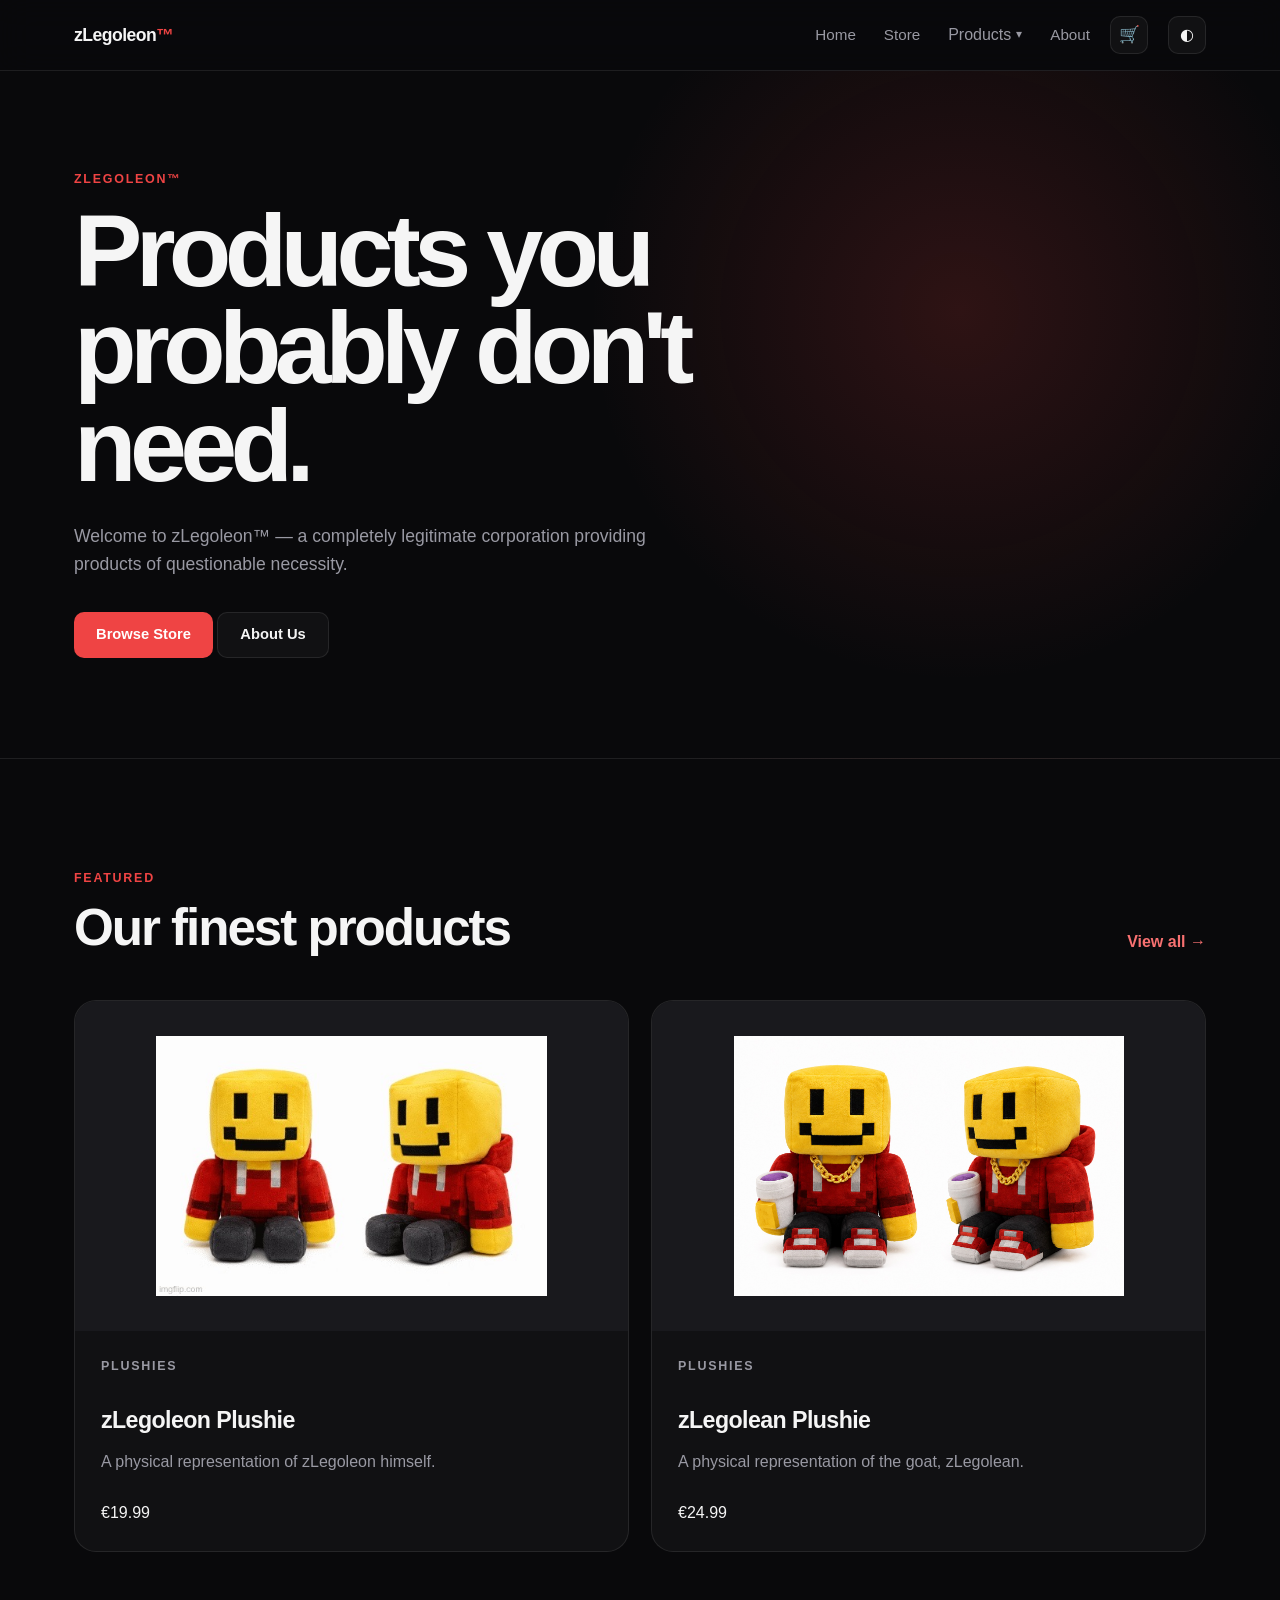
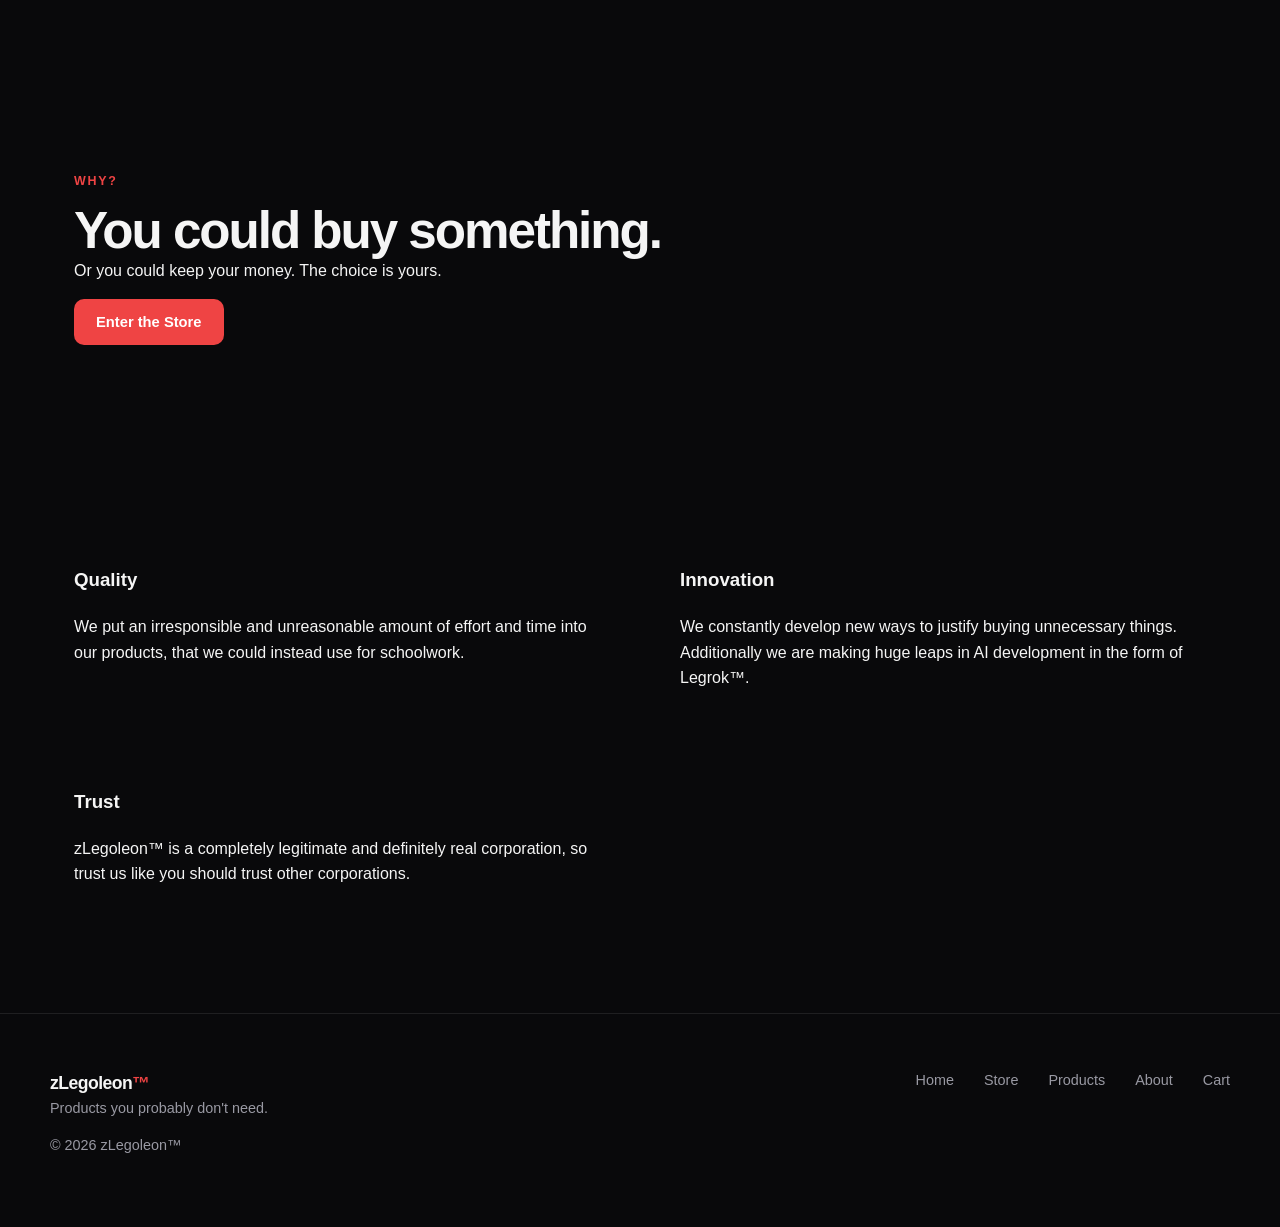
==== commit e7304649: "change name of image in paths to lowercase" ====
--- a/index.html
+++ b/index.html
@@ -126,7 +126,7 @@
                 <div class="product-card-image">
 
                     <img
-                            src="images/plushies/zLegoleon.png"
+                            src="images/plushies/zlegoleon.png"
                             alt="zLegoleon Plushie"
                     >
 
@@ -172,7 +172,7 @@
                 <div class="product-card-image">
 
                     <img
-                            src="images/plushies/zLegolean.png"
+                            src="images/plushies/zlegolean.png"
                             alt="zLegolean Plushie"
                     >
 
